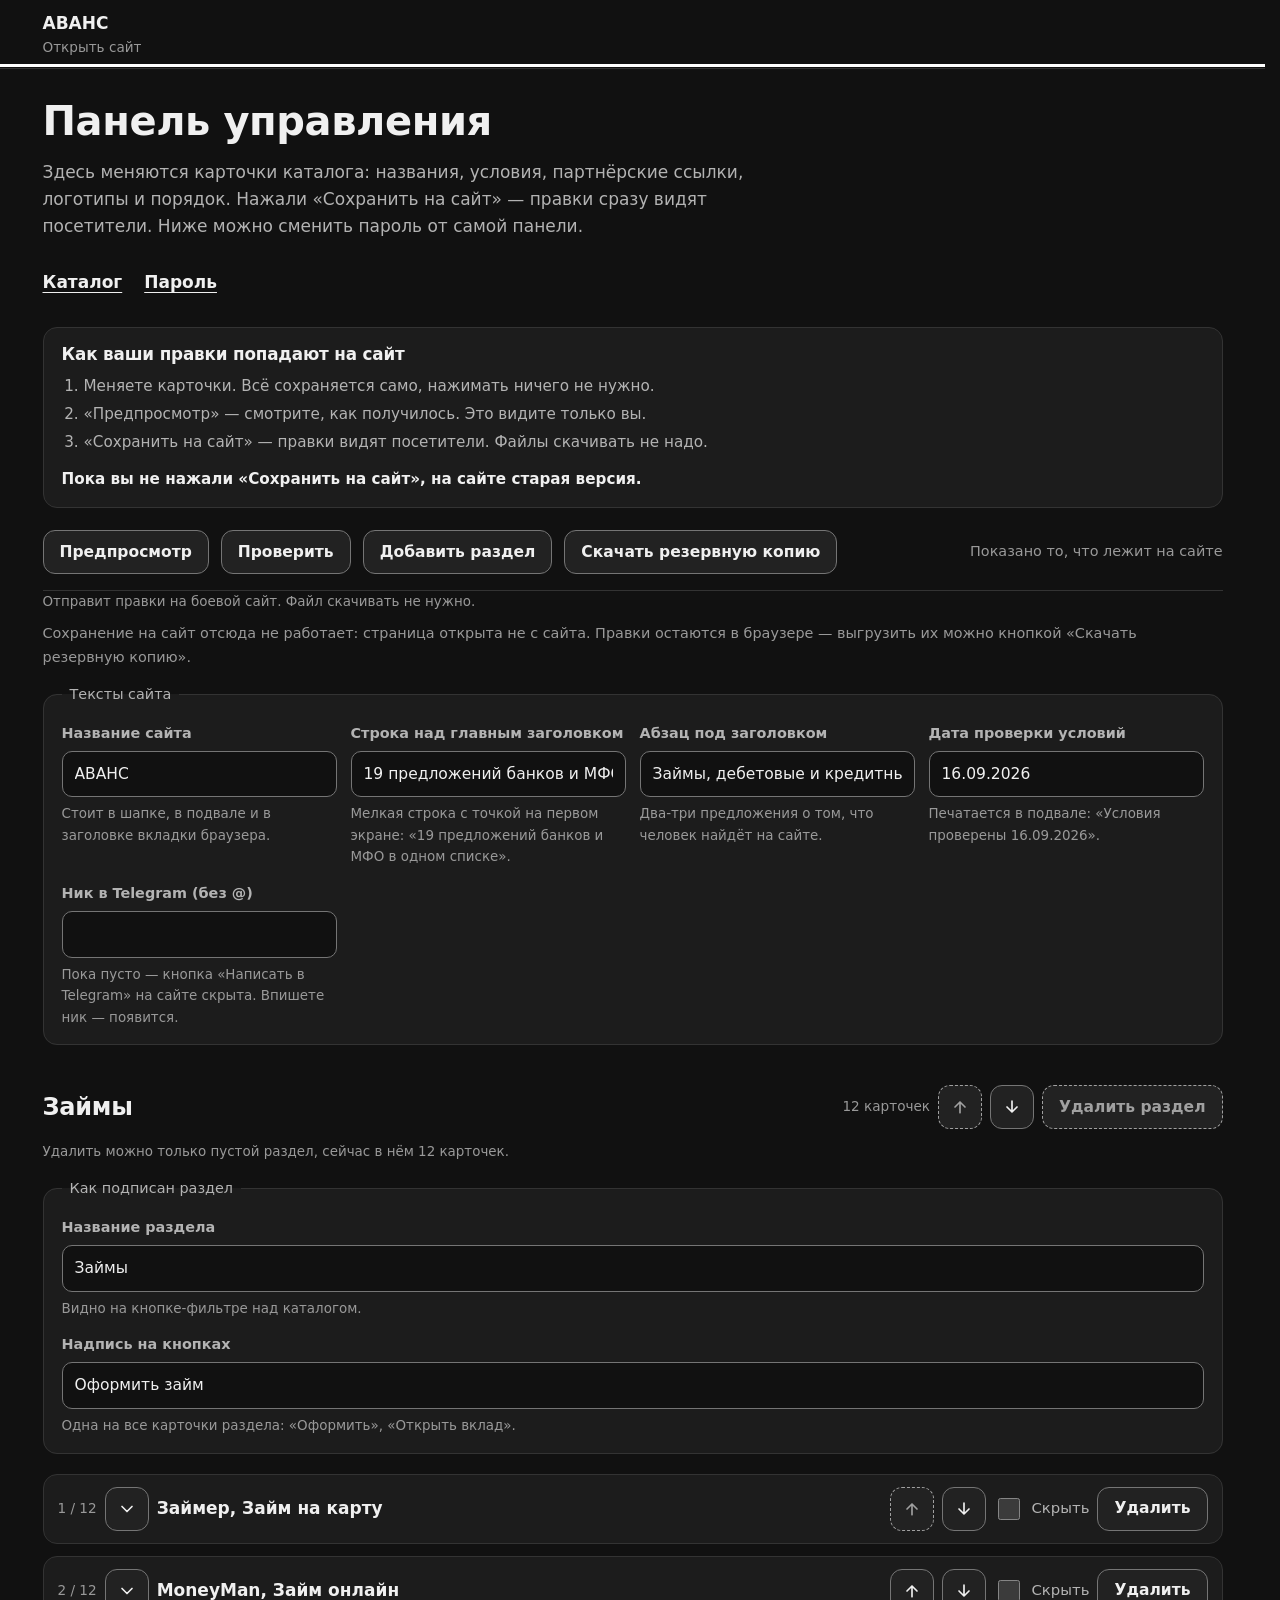
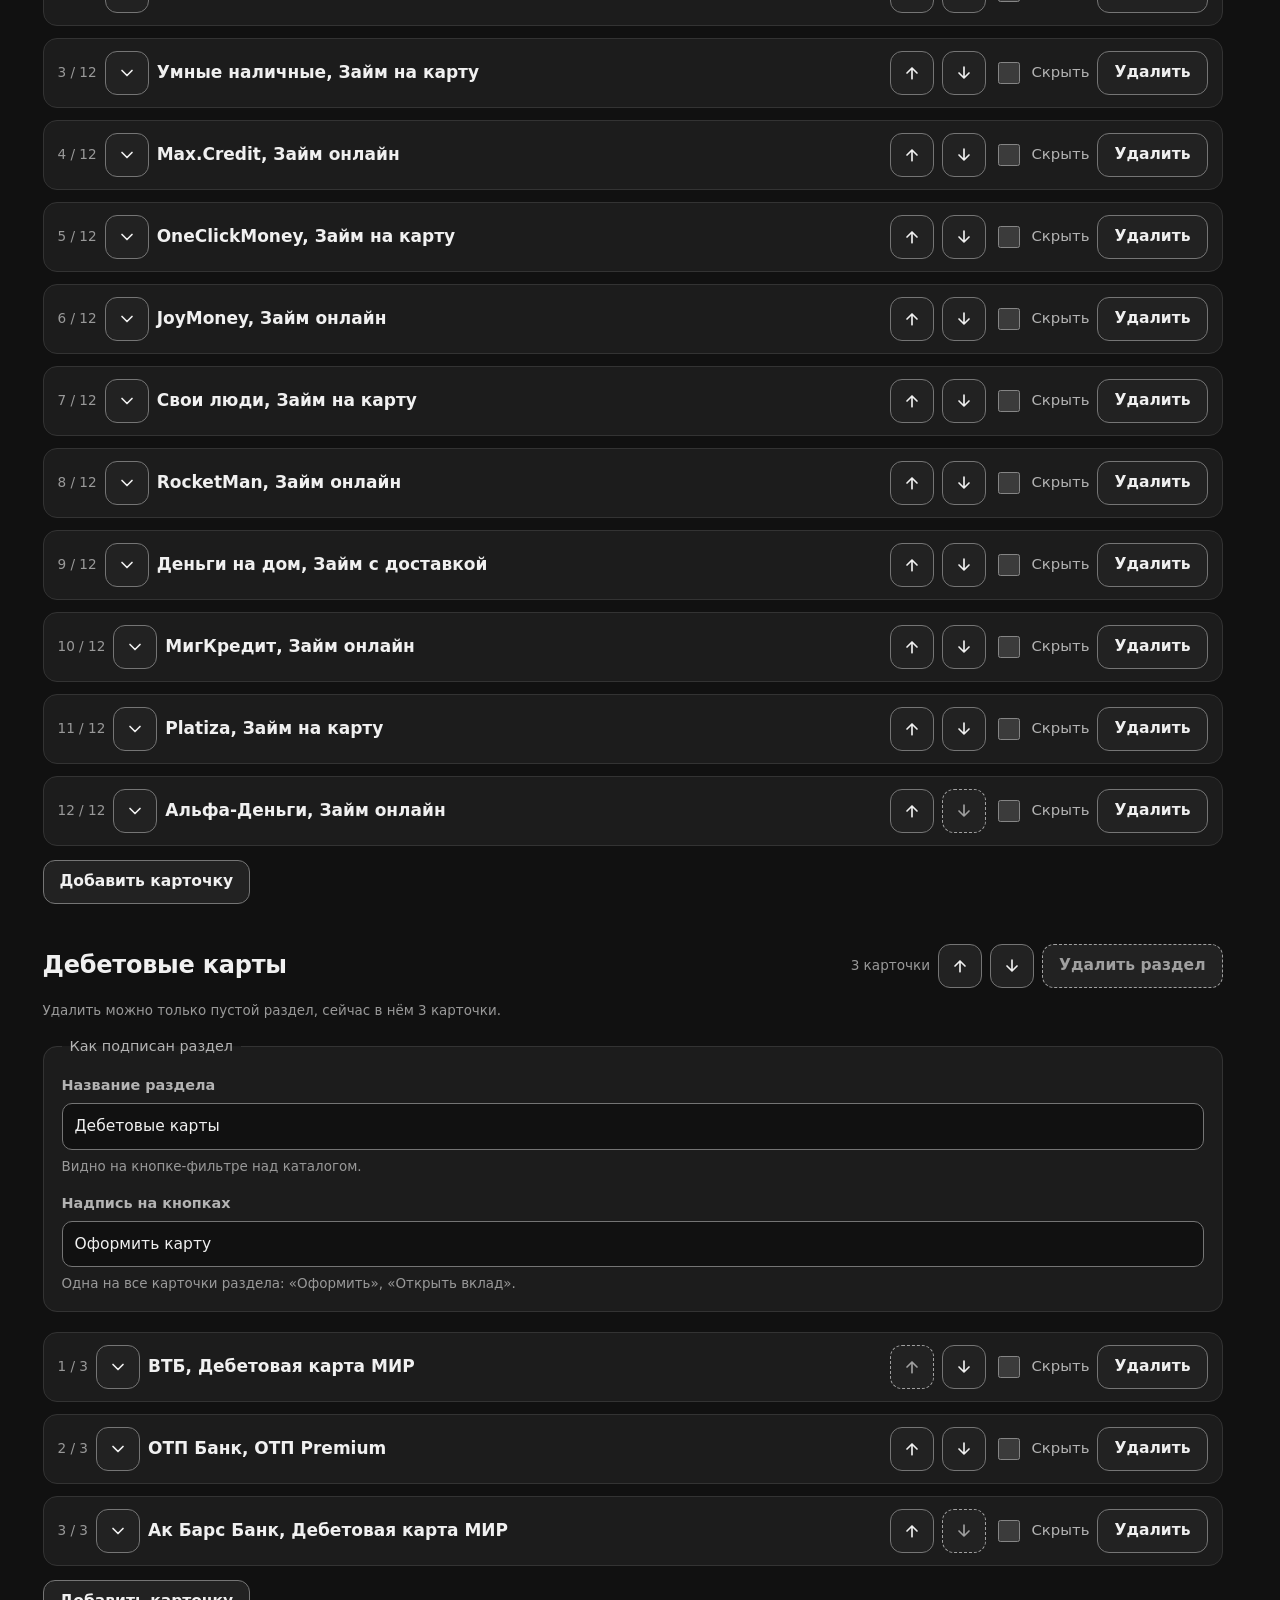
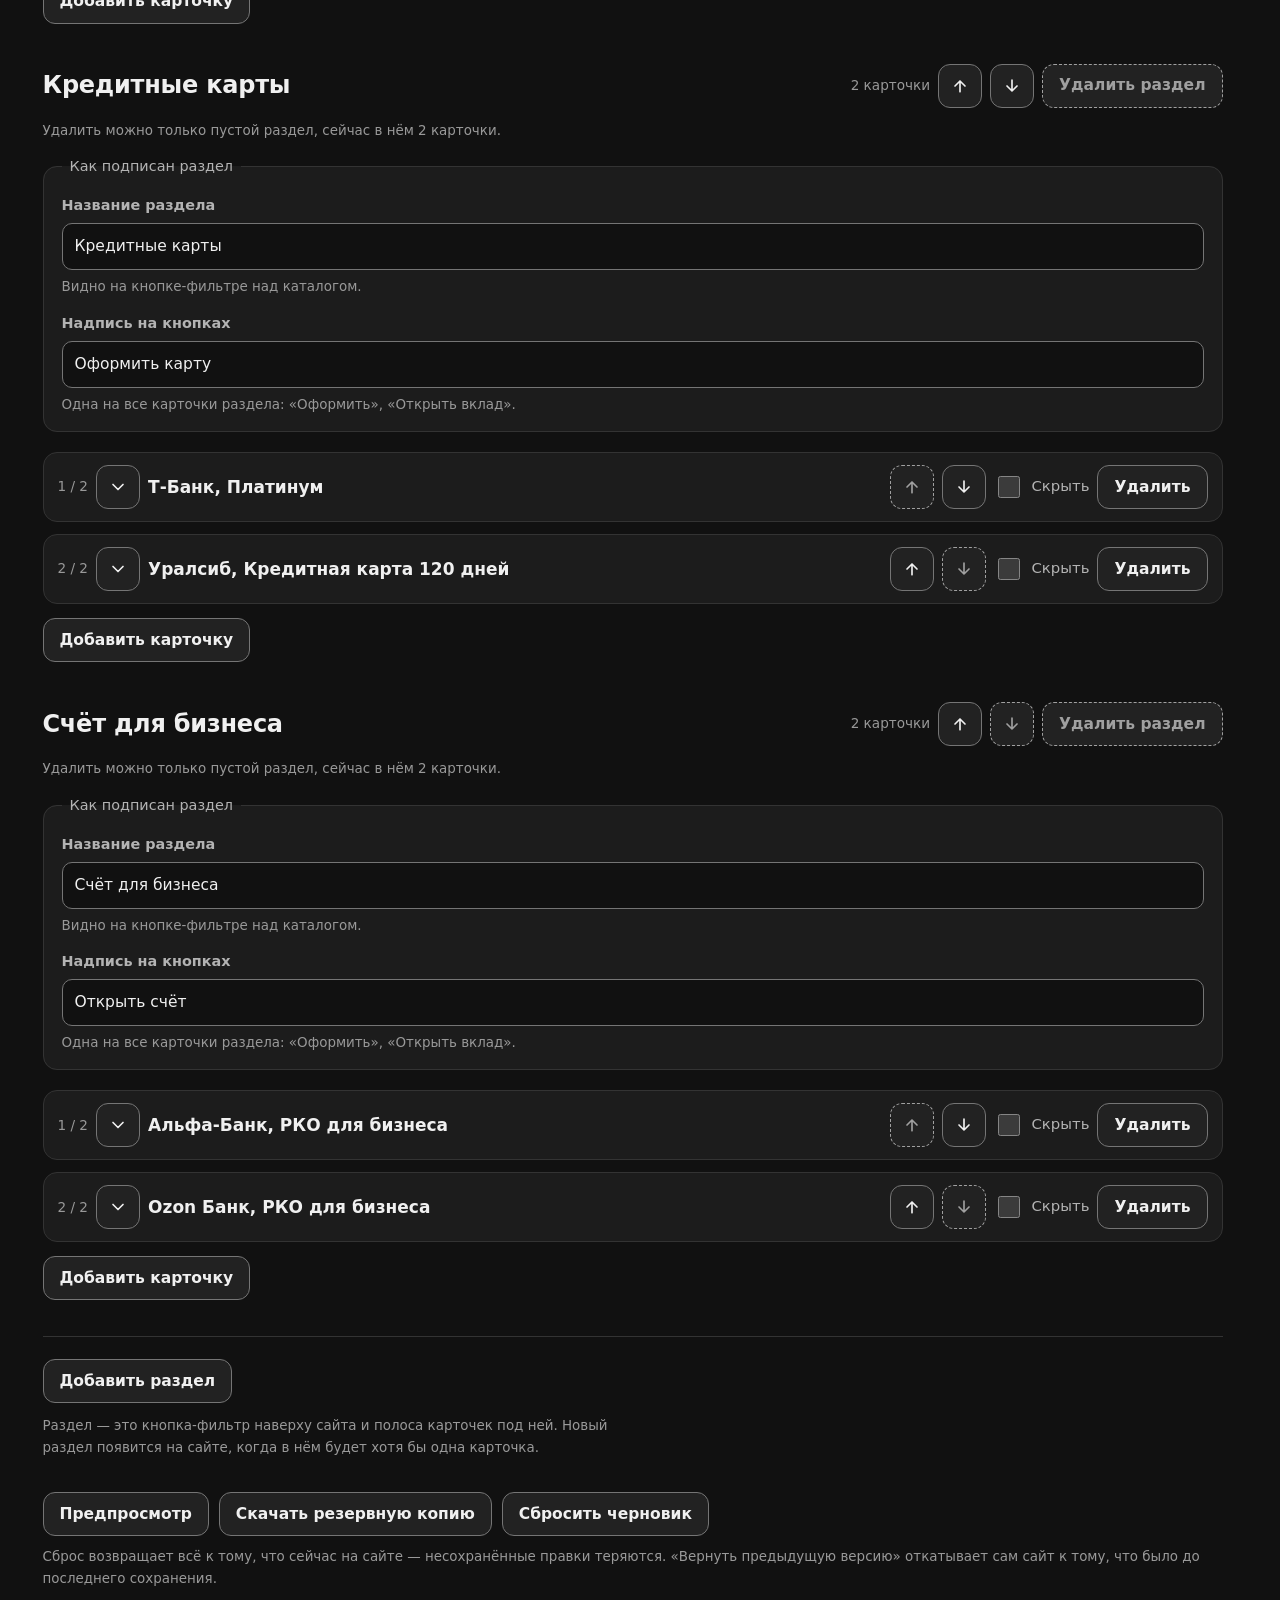
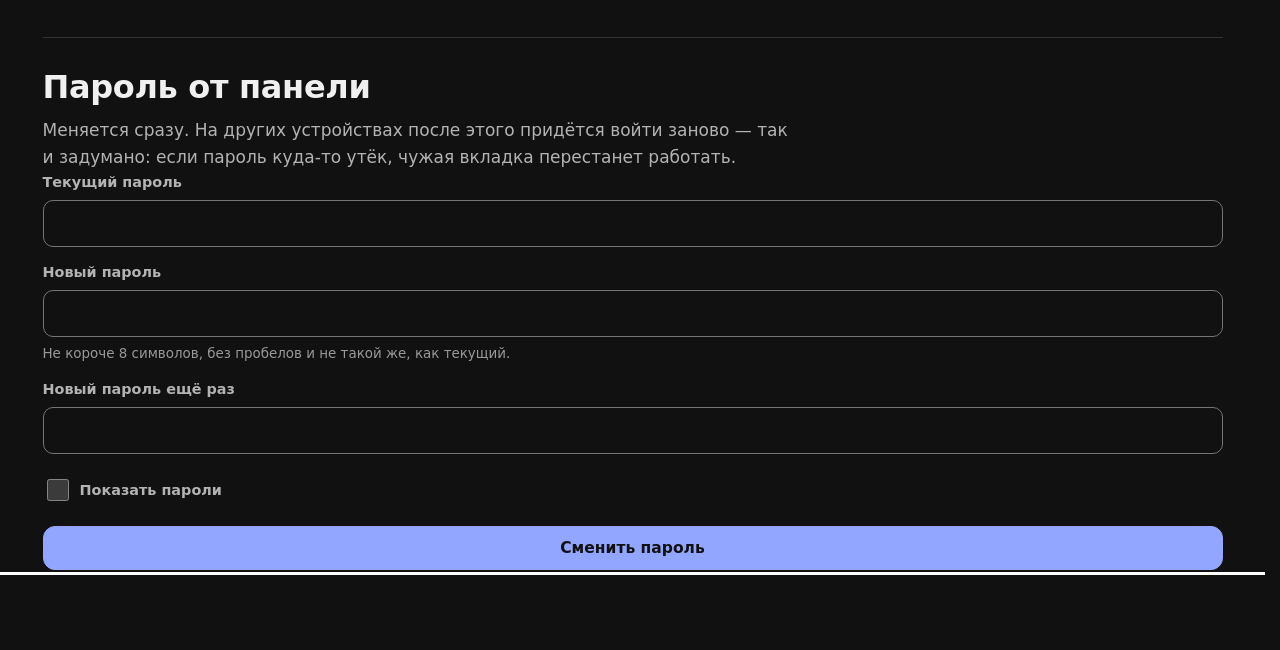
==== panel.html @ c4c533fb "АВАНС: витрина 19 финофферов с панелью управления Витрина для клиента TheGood: займы, дебетовые и кр" ====
<!DOCTYPE html>
<html lang="ru">
<head>
<meta charset="utf-8">
<meta name="viewport" content="width=device-width, initial-scale=1">
<title>Вход — Панель управления — АВАНС</title>
<meta name="robots" content="noindex, nofollow">
<meta name="theme-color" content="#111112">
<link rel="icon" href="favicon.svg" type="image/svg+xml">
<link rel="stylesheet" href="panel.css?v=20260916040516">
</head>
<body>

<!-- Живые области: существуют с загрузки страницы, всегда пустые и никогда
     не перерисовываются. Роли не меняем — платформа кэширует их при разборе. -->
<p class="vh" role="status" id="a-status"></p>
<p class="vh" role="alert" id="a-alert"></p>

<!-- Экран входа. Пароль спрашивается при каждом открытии страницы: gate.js
     сразу гасит старую сессию и до успешного входа держит редактор скрытым.
     Гейт и редактор — два main: наружу всегда выставлен ровно один. -->
<main class="gate" id="gate" aria-labelledby="gate-title">
  <form class="gate__box" id="gate-form" novalidate>
    <h1 id="gate-title">Вход в панель АВАНС</h1>
    <p class="gate__intro" id="gate-intro">Здесь правится каталог: названия, условия, ссылки и порядок
       карточек. Пароль спрашивается при каждом входе.</p>
    <!-- Менеджеру паролей нужно поле логина рядом с паролем, иначе он не
         сохранит запись. Людям и скринридеру оно ни к чему. -->
    <input type="text" name="username" value="avans" autocomplete="username" readonly
           class="vh" tabindex="-1" aria-hidden="true">
    <label for="gate-pass">Пароль сайта</label>
    <div class="gate__row">
      <input type="password" id="gate-pass" name="sitekey" class="js-ring"
             autocomplete="current-password" autocapitalize="off" autocorrect="off"
             spellcheck="false" enterkeyhint="go"
             aria-describedby="gate-pass-err gate-pass-hint">
      <button class="abtn" type="button" id="gate-eye" aria-pressed="false">Показать пароль</button>
    </div>
    <p class="hint" id="gate-pass-hint">Общий пароль этого сайта, не ваш личный. Его даёт разработчик; сменить можно в самой панели.</p>
    <p class="field__error" id="gate-pass-err"></p>
    <button class="abtn abtn--main gate__submit" type="submit" id="gate-ok">Войти</button>
  </form>
</main>

<a class="skip-link" href="#main" hidden>Перейти к содержимому</a>

<header class="admin-header" hidden>
  <div class="wrap admin-header__inner">
    <a href="index.html">АВАНС<span>Открыть сайт</span></a>
  </div>
</header>

<main id="main" tabindex="-1" hidden>
  <div class="wrap">

    <div class="admin-head">
      <h1>Панель управления</h1>
      <p>Здесь меняются карточки каталога: названия, условия, партнёрские ссылки,
         логотипы и порядок. Нажали «Сохранить на сайт» — правки сразу видят посетители.
         Ниже можно сменить пароль от самой панели.</p>
    </div>

    <nav class="panel-nav" aria-label="Разделы панели">
      <a href="#catalog">Каталог</a>
      <a href="#pass">Пароль</a>
    </nav>

    <section class="panel-sec panel-sec--first" id="catalog" aria-labelledby="catalog-h" tabindex="-1">
      <h2 id="catalog-h" class="vh">Каталог</h2>

      <div class="howto">
        <h3 class="howto__title">Как ваши правки попадают на сайт</h3>
        <ol class="howto__steps">
          <li>Меняете карточки. Всё сохраняется само, нажимать ничего не нужно.</li>
          <li>«Предпросмотр» — смотрите, как получилось. Это видите только вы.</li>
          <li>«Сохранить на сайт» — правки видят посетители. Файлы скачивать не надо.</li>
        </ol>
        <p class="howto__note"><strong>Пока вы не нажали «Сохранить на сайт», на сайте старая версия.</strong></p>
      </div>

      <div class="admin-top">
        <button class="abtn abtn--main" type="button" id="publish" aria-describedby="publish-hint">Сохранить на сайт</button>
        <button class="abtn" type="button" id="preview">Предпросмотр</button>
        <button class="abtn" type="button" id="check">Проверить</button>
        <button class="abtn" type="button" id="add-group-top" aria-describedby="add-group-hint">Добавить раздел</button>
        <button class="abtn" type="button" id="download">Скачать резервную копию</button>
        <button class="abtn" type="button" id="zip" hidden>Скачать сайт целиком</button>
        <button class="abtn" type="button" id="logout" hidden>Выйти</button>
        <p class="admin-state" id="state">Черновик пуст</p>
      </div>
      <p class="hint" id="publish-hint">Отправит правки на боевой сайт. Файл скачивать не нужно.</p>

      <!-- Что сейчас на сайте. Живой областью намеренно НЕ делается: строка
           обновляется при каждой правке и заговорила бы сама с собой. -->
      <p class="admin-state" id="publish-state">Проверяю, работает ли сохранение на сайт…</p>

      <div class="summary-box" id="error-summary" tabindex="-1" hidden>
        <h3 id="error-summary-title">Проверка не пройдена</h3>
        <ul id="error-summary-list"></ul>
      </div>

      <a class="skip-inline" href="#add-group-btn">К кнопке «Добавить раздел»</a>
      <a class="skip-inline" href="#editor-actions">Пропустить список карточек</a>

      <form id="form" novalidate>
        <fieldset class="agroup__meta">
          <legend>Тексты сайта</legend>
          <div class="fields" id="site-fields"></div>
        </fieldset>

        <div id="groups"></div>
      </form>

      <div class="editor-actions" id="editor-actions" tabindex="-1">
        <button class="abtn abtn--main" type="button" id="publish-2" aria-describedby="publish-hint">Сохранить на сайт</button>
        <button class="abtn" type="button" id="preview-2">Предпросмотр</button>
        <button class="abtn" type="button" id="download-2">Скачать резервную копию</button>
        <button class="abtn abtn--danger" type="button" id="rollback" hidden>Вернуть предыдущую версию</button>
        <button class="abtn abtn--danger" type="button" id="reset">Сбросить черновик</button>
      </div>

      <p class="hint editor-note">
        Сброс возвращает всё к тому, что сейчас на сайте — несохранённые правки теряются.
        «Вернуть предыдущую версию» откатывает сам сайт к тому, что было до последнего сохранения.
      </p>
    </section>

    <!-- ═══════════════ ПАРОЛЬ ═══════════════ -->
    <section class="panel-sec" id="pass" aria-labelledby="pass-h" tabindex="-1">
      <h2 id="pass-h">Пароль от панели</h2>
      <p class="sec-sub">Меняется сразу. На других устройствах после этого придётся войти заново — так и задумано:
         если пароль куда-то утёк, чужая вкладка перестанет работать.</p>
      <p class="hint note" id="pass-note" hidden></p>

      <div id="pass-body">
        <div class="summary-box" id="pass-errs" tabindex="-1" hidden>
          <h3 id="pass-errs-h">Проверьте форму</h3>
          <ul id="pass-err-list"></ul>
        </div>

        <form id="pass-form" class="fields" novalidate>
          <!-- Менеджеру паролей нужно поле логина рядом с паролями, иначе он
               сохранит запись без учётки и в следующий раз подставит старый
               пароль. Именно type="text" в классе vh: поле со type="hidden"
               браузеры за логин не считают. -->
          <input type="text" id="p-user" name="username" value="avans" autocomplete="username" readonly
                 class="vh" tabindex="-1" aria-hidden="true">

          <div class="field wide">
            <label for="p-old">Текущий пароль</label>
            <input id="p-old" type="password" name="current-password" required
                   autocomplete="current-password" autocapitalize="none" autocorrect="off"
                   spellcheck="false" aria-describedby="p-old-err">
            <p class="field__error" id="p-old-err"></p>
          </div>

          <div class="field wide">
            <label for="p-new">Новый пароль</label>
            <input id="p-new" type="password" name="new-password" required minlength="8"
                   autocomplete="new-password" autocapitalize="none" autocorrect="off"
                   spellcheck="false" aria-describedby="p-new-err p-new-hint">
            <p class="field__error" id="p-new-err"></p>
            <p class="hint" id="p-new-hint">Не короче 8 символов, без пробелов и не такой же, как текущий.</p>
          </div>

          <div class="field wide">
            <label for="p-new2">Новый пароль ещё раз</label>
            <input id="p-new2" type="password" name="confirm-password" required minlength="8"
                   autocomplete="new-password" autocapitalize="none" autocorrect="off"
                   spellcheck="false" enterkeyhint="done" aria-describedby="p-new2-err">
            <p class="field__error" id="p-new2-err"></p>
          </div>

          <!-- Галочка, а не кнопка: она сама объявляет своё состояние, это
               один таб-стоп вместо трёх, и оба новых пароля видно сразу. -->
          <div class="field wide">
            <label class="check"><input type="checkbox" id="p-show"> Показать пароли</label>
          </div>

          <div class="field wide">
            <button type="submit" class="abtn abtn--main" id="pass-submit">Сменить пароль</button>
          </div>
        </form>

        <p class="status" id="pass-status"></p>
      </div>
    </section>

  </div>
</main>

<!-- Диалог — прямой ребёнок body: внутри перерисовываемого списка он бы
     выпал из верхнего слоя вместе с карточкой, и страница осталась бы
     заблокированной. -->
<dialog class="ask" id="ask" role="alertdialog" aria-labelledby="ask-title" aria-describedby="ask-text">
  <h2 id="ask-title">Удалить карточку?</h2>
  <p id="ask-text"></p>
  <div class="ask__actions">
    <button class="abtn" type="button" id="ask-no">Отмена</button>
    <button class="abtn abtn--danger" type="button" id="ask-yes">Удалить</button>
  </div>
</dialog>

<!-- Порядок важен: сначала вход, потом данные сайта, схема проекта, ядро,
     модуль публикации (берёт из ядра готовый файл) и смена пароля. -->
<script src="gate.js?v=20260916040516"></script>
<script src="data.php"></script>
<script>if(typeof OFFERS==="undefined"){document.write('<script src="data.js?v=20260916040516"><\/script>');}</script>
<script src="panel-schema.js?v=20260916040516"></script>
<script src="panel-core.js?v=20260916040516"></script>
<script src="publish.js?v=20260916040516"></script>
<script src="panel-pass.js?v=20260916040516"></script>
</body>
</html>
---- panel.css ----
/* ==========================================================================
   ОФОРМЛЕНИЕ ПАНЕЛИ — одинаковое во всех витринах.

   Файл самодостаточный: он НЕ наследует стили сайта. Иначе панель выглядела
   бы на каждой витрине по-своему, а человек, который ведёт несколько сайтов,
   каждый раз заново искал бы нужную кнопку.

   Контрасты просчитаны к тёмному фону по WCAG 2.2 AA.
   ========================================================================== */

:root {
  --bg-base:      #111111;
  --bg-surface:   #1c1c1c;
  --bg-surface-2: #222222;

  --text-primary:   #f0f0f0;   /* 16.6:1 на #111 */
  --text-secondary: #b3b3b3;   /*  9.0:1 */
  --text-muted:     #999999;   /*  6.6:1 */
  --text-inactive:  #a0a0a0;   /*  7.2:1 — состояние «занято», не opacity */

  --accent:         #93A6FF;   /* синий акцент в тёмном варианте, 8.2:1 на #111 */
  --accent-hover:   #B4C1FF;
  --accent-ink:     #111111;   /* тёмная подпись на синем = 8.2:1 */

  --border-line:    #333333;   /* только декоративные разделители */
  --border-ui:      #757575;   /* граница элементов управления, 3.7:1 */
  --border-strong:  #b3b3b3;

  --danger-text:    #ff8a8a;
  --danger-border:  #ff6b6b;
  --warning-text:   #ffc46b;
  --warning-bg:     #2a2214;   /* янтарная подложка предупреждения */
  --success-text:   #4ade80;
  --focus-ring:     #ffffff;

  --radius: 14px;
  color-scheme: dark;
  scrollbar-gutter: stable;
}

*, *::before, *::after { box-sizing: border-box; }

body {
  margin: 0; padding-bottom: 80px;
  background: var(--bg-base);
  color: var(--text-primary);
  font-family: "Inter", system-ui, -apple-system, "Segoe UI", Roboto, Arial, sans-serif;
  font-size: 17px; line-height: 1.6;
  -webkit-font-smoothing: antialiased;
}
h1, h2, h3, h4 { line-height: 1.2; margin: 0; letter-spacing: -.01em; }
p { margin: 0; }
a { color: var(--accent); }
img, svg { max-width: 100%; }

.wrap { width: min(100% - 40px, 1180px); margin-inline: auto; }

.vh {
  position: absolute; width: 1px; height: 1px;
  margin: -1px; padding: 0; border: 0;
  overflow: hidden; clip-path: inset(50%); white-space: nowrap;
}

:focus-visible { outline: 3px solid var(--focus-ring); outline-offset: 2px; }
/* Программный фокус (после удаления, по ссылке из сводки) должен быть виден
   и тогда, когда до этого работали мышью: :focus-visible не сработает. */
.js-ring:focus, #error-summary:focus, #pass-errs:focus { outline: 3px solid var(--focus-ring); outline-offset: 3px; }

.skip-link {
  position: absolute; left: 16px; top: 8px; z-index: 50;
  padding: 10px 18px; border-radius: 10px;
  background: #fff; color: #111; font-weight: 600; text-decoration: none;
  transform: translateY(-200%);
}
.skip-link:focus { transform: translateY(0); }

/* ------------------------------------------------------------ шапка --- */

.admin-header {
  border-bottom: 1px solid var(--border-line);
  background: var(--bg-base);
}
.admin-header__inner { display: flex; align-items: center; gap: 16px; min-height: 68px; }
.admin-header a { color: var(--text-primary); text-decoration: none; font-weight: 700; }
.admin-header span { color: var(--text-muted); font-size: .85rem; font-weight: 400; display: block; }

.admin-head { padding: 28px 0 6px; }
.admin-head h1 { font-size: clamp(28px, 4vw, 40px); }
.admin-head p { margin-top: 14px; max-width: 70ch; color: var(--text-secondary); }

/* Ссылки по разделам панели: каталог длинный, а заявки и пароль — под ним. */
.panel-nav { display: flex; flex-wrap: wrap; gap: 4px 22px; margin: 14px 0 6px; }
.panel-nav a {
  display: inline-flex; align-items: center; min-height: 44px;
  color: var(--text-primary); font-weight: 600;
  text-decoration: underline; text-underline-offset: 4px;
}

/* Панель кнопок липкой намеренно не делаем: она накрывала бы поле,
   на котором стоит фокус (2.4.11). Кнопки продублированы внизу списка. */
.admin-top {
  display: flex; flex-wrap: wrap; gap: 12px; align-items: center;
  padding: 16px 0; border-bottom: 1px solid var(--border-line);
}
.admin-state { color: var(--text-muted); font-size: .9rem; margin-left: auto; }
.admin-state[data-dirty="true"] { color: var(--warning-text); }

.howto {
  margin: 22px 0 6px; padding: 16px 18px;
  border: 1px solid var(--border-line); border-radius: var(--radius);
  background: var(--bg-surface);
}
.howto__title { font-size: 1.05rem; }
.howto__steps { margin: 10px 0 0; padding-left: 22px; color: var(--text-secondary); font-size: .95rem; }
.howto__steps li + li { margin-top: 4px; }
.howto__note { margin-top: 12px; color: var(--text-secondary); font-size: .95rem; }
.howto__note strong { color: var(--text-primary); }

/* ----------------------------------------------------------- кнопки --- */

.abtn {
  display: inline-flex; align-items: center; justify-content: center; gap: 8px;
  min-height: 44px; padding: 0 16px;
  border: 1px solid var(--border-ui); border-radius: 12px;
  background: var(--bg-surface-2); color: var(--text-primary);
  font: inherit; font-size: .97rem; font-weight: 600; cursor: pointer;
  text-decoration: none;
}
.abtn:hover { border-color: var(--border-strong); }
.abtn--main { background: var(--accent); border-color: var(--accent); color: var(--accent-ink); }
.abtn--main:hover { background: var(--accent-hover); }
.abtn--icon { min-width: 44px; padding: 0 10px; }
.abtn--danger:hover { border-color: var(--danger-border); color: var(--danger-text); }
/* Крайние кнопки порядка не выключаем через disabled: у выключенной кнопки
   пропадает фокус, и человек оказывается в начале страницы. */
.abtn[aria-disabled="true"] { color: var(--text-inactive); border-color: var(--text-inactive); cursor: default; }
/* Разница цветов включённой и выключенной кнопки — всего 2,3:1, на одном
   цвете состояние не удержать. Пунктир — та же примета, что у скрытой
   карточки, и он виден в любой теме. */
.abtn[aria-disabled="true"]:not(.abtn--main) { border-style: dashed; }
.abtn--main[aria-disabled="true"] { color: var(--accent-ink); border-color: var(--accent); cursor: progress; }
.abtn svg { flex: none; }
/* Кнопка-переключатель «Показать пароль»: нажатое состояние видно рамкой. */
.abtn[aria-pressed="true"] { border-color: var(--text-primary); border-width: 2px; }

/* ------------------------------------------------------------ поля ---- */

.fields { display: grid; grid-template-columns: repeat(auto-fit, minmax(min(240px, 100%), 1fr)); gap: 14px; }
.fields .wide { grid-column: 1 / -1; }
.field { display: flex; flex-direction: column; gap: 6px; min-width: 0; }
.field > label { color: var(--text-secondary); font-size: .9rem; font-weight: 600; }
/* Ряд кнопок внутри сетки полей. */
.field.row-inline { flex-direction: row; flex-wrap: wrap; align-items: center; gap: 10px; }

input[type="text"], input[type="url"], input[type="password"], textarea, select {
  min-height: 44px; padding: 10px 12px;
  /* заливка почти сливается с фоном — контраст держит граница */
  border: 1px solid var(--border-ui); border-radius: 10px;
  background: var(--bg-base); color: var(--text-primary);
  font: inherit; font-size: .97rem;
}
textarea { min-height: 92px; resize: vertical; line-height: 1.55; }
/* Заготовка в поле не должна быть бледнее подсказки: 6,6:1. */
::placeholder { color: var(--text-muted); opacity: 1; }
input:hover, textarea:hover, select:hover { border-color: var(--border-strong); }
code { font-family: ui-monospace, "SF Mono", Menlo, Consolas, monospace; font-size: .95em; color: var(--text-primary); }
input[aria-invalid="true"], textarea[aria-invalid="true"] { border-color: var(--danger-border); border-width: 2px; }

.hint { color: var(--text-muted); font-size: .84rem; }
.field__error { color: var(--danger-text); font-size: .86rem; font-weight: 600; }
.field__error:empty { display: none; }

.check { display: inline-flex; align-items: center; gap: 8px; min-height: 44px; color: var(--text-secondary); font-size: .93rem; }
.check input { width: 22px; height: 22px; accent-color: var(--accent); }

/* --------------------------------------------------------- карточки --- */

.agroup { margin-top: 40px; }
/* Заголовок раздела и кнопки к нему — одной строкой, на узком экране
   переносятся; название всегда первое, кнопки уходят под него. */
/* 12px, а не 6: кольцо программного фокуса уходит на 6px за кнопку и
   легло бы прямо на строку пояснения под ней. */
.agroup__bar { display: flex; flex-wrap: wrap; align-items: center; gap: 8px; margin-bottom: 12px; }
.agroup__bar > h2 { font-size: 1.5rem; margin: 0; flex: 1 1 220px; min-width: 0; }
/* Причину, по которой раздел не удаляется, цепляем за сам абзац, а не за
   соседство: соседом полосы бывает и «В разделе пока нет карточек». */
.agroup [data-role="delnote"] { margin-bottom: 12px; max-width: 70ch; }

/* Кнопка нового раздела стоит после всех разделов и отделена чертой,
   чтобы не путалась с «Добавить карточку» внутри последнего. */
.add-group { margin-top: 36px; padding-top: 22px; border-top: 1px solid var(--border-line); }
/* 12px: на эту кнопку встаёт фокус после удаления раздела. */
.add-group .hint { margin-top: 12px; max-width: 70ch; }
.agroup__meta {
  border: 1px solid var(--border-line); border-radius: var(--radius);
  background: var(--bg-surface); padding: 16px 18px; margin: 14px 0 20px;
}
.agroup__meta legend { padding: 0 8px; color: var(--text-secondary); font-size: .9rem; }

.editor-list { list-style: none; margin: 0; padding: 0; display: flex; flex-direction: column; gap: 12px; }
.card { border: 1px solid var(--border-line); border-radius: var(--radius); background: var(--bg-surface); }
/* Скрытую карточку отличают и слова («Скрыта с сайта»), и рамка — не только цвет. */
.card[data-hidden="true"] { border-style: dashed; }
.card__row { display: flex; flex-wrap: wrap; align-items: center; gap: 8px; padding: 12px 14px; }
.card__pos, .agroup__count { color: var(--text-muted); font-size: .85rem; font-variant-numeric: tabular-nums; flex: none; }
.card__name { font-weight: 700; min-width: 0; flex: 1 1 220px; }
.card__flag {
  flex: none; padding: 2px 10px; border-radius: 999px;
  border: 1px solid var(--border-ui); color: var(--text-secondary); font-size: .8rem;
}
.card__panel { padding: 4px 14px 18px; border-top: 1px solid var(--border-line); }
.card__panel[hidden] { display: none; }

.logo-modes { border: 0; margin: 0; padding: 0; }
.logo-modes legend { color: var(--text-secondary); font-size: .9rem; font-weight: 600; padding: 0; }
.radios { display: flex; flex-wrap: wrap; gap: 6px 20px; margin: 8px 0 12px; }
.radios label { display: inline-flex; align-items: center; gap: 8px; min-height: 44px; }
.radios input { width: 22px; height: 22px; accent-color: var(--accent); }

.logo-preview {
  width: 52px; height: 52px; border-radius: 12px; flex: none;
  background: #fff; box-shadow: inset 0 0 0 1px rgba(0,0,0,.1);
  display: grid; place-items: center; padding: 7px; overflow: hidden;
}
.logo-preview img { width: 100%; height: 100%; object-fit: contain; }
.tile-preview {
  width: 52px; height: 52px; border-radius: 12px; flex: none;
  display: grid; place-items: center; font-weight: 800; font-size: 1.15rem;
  background: var(--tone, #222); color: var(--tone-ink, #fff);
}
.row-inline { display: flex; flex-wrap: wrap; align-items: center; gap: 12px; }
.color-pair { display: flex; align-items: center; gap: 8px; }
.color-pair input[type="color"] {
  width: 52px; height: 44px; padding: 2px; border-radius: 10px;
  border: 1px solid var(--border-ui); background: var(--bg-base);
}
.color-pair input[type="text"] { width: 11ch; padding-inline: 10px; font-variant-numeric: tabular-nums; }
.contrast { font-size: .86rem; }
.contrast[data-state="fail"] { color: var(--danger-text); font-weight: 600; }
.contrast[data-state="warn"] { color: var(--warning-text); }
.contrast[data-state="pass"] { color: var(--success-text); }
/* Строка про маркировку под ссылкой — тот же приём, что и у контраста:
   цвет плюс состояние в разметке. */
[data-role="erid"][data-state="warn"] { color: var(--warning-text); }
[data-role="erid"][data-state="pass"] { color: var(--success-text); }

/* ----------------------------------------------------------- сводка --- */

.summary-box {
  margin: 18px 0 0; padding: 16px 18px;
  border: 2px solid var(--danger-border); border-radius: var(--radius);
  background: var(--bg-surface);
}
.summary-box h2, .summary-box h3 { font-size: 1.15rem; color: var(--danger-text); }
.summary-box ul { margin: 10px 0 0; padding-left: 20px; }
.summary-box li + li { margin-top: 6px; }

.editor-actions { display: flex; flex-wrap: wrap; gap: 10px; margin: 34px 0 10px; }
.editor-note { margin-bottom: 8px; }

/* Ссылка-обход длинного списка: в потоке, видна только под фокусом.
   Реагирует на :focus, а не :focus-visible — иначе невидимо съедает Tab. */
.skip-inline {
  position: absolute; width: 1px; height: 1px; margin: -1px; padding: 0; border: 0;
  overflow: hidden; clip-path: inset(50%); white-space: nowrap;
}
.skip-inline:focus {
  position: static; width: auto; height: auto; clip-path: none;
  display: inline-block; margin: 0 0 20px; padding: 12px 20px;
  background: #fff; color: #111; font-weight: 600; border-radius: 10px;
}

/* ---------------------------------------------------------- диалоги --- */

dialog.ask {
  max-width: 460px; width: calc(100% - 32px); padding: 22px;
  /* тёмный диалог на тёмном фоне различим только по границе */
  border: 1px solid var(--border-ui); border-radius: var(--radius);
  background: var(--bg-surface); color: var(--text-primary);
}
dialog.ask::backdrop { background: rgba(0,0,0,.72); }
dialog.ask h2 { font-size: 1.2rem; }
dialog.ask p { margin-top: 10px; color: var(--text-secondary); }
.ask__actions { display: flex; flex-wrap: wrap; gap: 10px; margin-top: 20px; }
.pass-row { display: flex; gap: 8px; align-items: flex-start; }
.pass-row input { flex: 1 1 auto; min-width: 0; }

.spinner {
  width: 14px; height: 14px; flex: none;
  border: 2px solid currentColor; border-right-color: transparent;
  border-radius: 50%; animation: spin .8s linear infinite;
}
@keyframes spin { to { transform: rotate(360deg); } }
/* Замороженная на середине вертушка хуже отсутствующей. */
@media (prefers-reduced-motion: reduce) { .spinner { display: none; } }

#publish-state { margin: 10px 0 0; }
#publish-state[data-dirty="true"] { color: var(--warning-text); font-weight: 600; }
#publish-state[data-dirty="false"] { color: var(--success-text); }

/* В диалоге фокус ставится из кода. После открытия мышью :focus-visible
   не срабатывает, и в окне с двумя кнопками не видно, где ты. */
dialog.ask .abtn:focus { outline: 3px solid var(--focus-ring); outline-offset: 2px; }

/* ----------------------------------------------------- разделы панели -- */

.panel-sec { margin-top: 48px; padding-top: 30px; border-top: 1px solid var(--border-line); }
.panel-sec--first { margin-top: 0; padding-top: 0; border-top: 0; }
.sec-bar { display: flex; flex-wrap: wrap; align-items: center; gap: 10px 16px; }
.sec-bar h2, .panel-sec > h2 { font-size: clamp(24px, 3vw, 32px); }
.sec-bar__acts { display: flex; flex-wrap: wrap; gap: 8px; margin-left: auto; }
.sec-sub { margin-top: 10px; max-width: 70ch; color: var(--text-secondary); }
.note { margin-top: 12px; max-width: 70ch; font-size: .95rem; color: var(--text-secondary); }

/* Строки состояния разделов: смысл несут слова, цвет только помогает. */
.status { margin-top: 12px; font-size: .95rem; max-width: 70ch; }
.status:empty { display: none; }
.status[data-tone="ok"] { color: var(--success-text); }
.status[data-tone="bad"] { color: var(--danger-text); font-weight: 600; }
.status[data-tone="info"] { color: var(--text-secondary); }
.empty { margin-top: 16px; color: var(--text-secondary); }

/* ----------------------------------------------------- таблица заявок -- */

/* Обёртка таблицы — таб-стоп: иначе широкую таблицу нельзя доскроллить
   с клавиатуры. Кольцо фокуса — снаружи, чтобы прокрутка его не резала. */
.table-wrap {
  margin-top: 18px; overflow-x: auto; scroll-padding-inline: 12px;
  border: 1px solid var(--border-line); border-radius: var(--radius);
  background: var(--bg-surface);
}
.table-wrap:focus-visible { outline: 3px solid var(--focus-ring); outline-offset: 2px; }
.tbl { width: 100%; min-width: 560px; border-collapse: collapse; font-size: .95rem; }
.tbl caption { text-align: left; padding: 12px 14px; color: var(--text-secondary); font-size: .9rem; }
.tbl th, .tbl td { padding: 10px 14px; text-align: left; vertical-align: top; border-top: 1px solid var(--border-line); }
.tbl thead th { color: var(--text-secondary); font-size: .85rem; font-weight: 600; }
.tbl tbody th { font-weight: 700; }
.tbl td a { color: var(--text-primary); overflow-wrap: anywhere; }
.tbl .cell-when { white-space: nowrap; color: var(--text-secondary); font-variant-numeric: tabular-nums; }
.tbl .cell-dash { color: var(--text-muted); }
/* Новая заявка помечена словом, а не подсветкой строки: на тёмном фоне
   заливку почти не видно, а в режиме высокой контрастности её нет вовсе. */
.lead-new {
  display: inline-block; margin-left: 8px; padding: 1px 8px;
  border: 1px solid transparent; border-radius: 999px;
  background: var(--accent); color: var(--accent-ink);
  font-size: .72rem; font-weight: 700; letter-spacing: .06em; text-transform: uppercase;
  vertical-align: 2px;
}

/* ------------------------------------------------------------- телеграм */

.tg-box {
  margin-top: 20px; padding: 18px 20px 20px;
  border: 1px solid var(--border-line); border-radius: var(--radius);
  background: var(--bg-surface);
}
.tg-box h3 { font-size: 1.15rem; }
.tg-box .sec-sub { margin-top: 6px; }
.tg-steps { margin: 14px 0 0; padding-left: 22px; color: var(--text-secondary); font-size: .95rem; line-height: 1.6; }
.tg-steps li + li { margin-top: 4px; }
.tg-steps b { color: var(--text-primary); font-weight: 600; }
.tg-note { margin: 12px 0 16px; max-width: 70ch; color: var(--text-secondary); font-size: .9rem; }
.tg-box .fields { margin-top: 4px; }

/* Предупреждение о чужих попытках. Янтарное — «обратите внимание, ничего
   не сломано»; красный в этой палитре занят ошибками. Смысл несёт не только
   цвет: заголовок, знак и толстая грань слева. */
.tg-warn {
  margin: 14px 0 18px; padding: 14px 16px 16px;
  border: 1px solid var(--warning-text); border-left-width: 6px;
  border-radius: var(--radius); background: var(--warning-bg);
}
.tg-warn h4 { font-size: 1rem; color: var(--warning-text); }
.tg-warn h4::before {
  content: "!" / ""; display: inline-grid; place-items: center;
  width: 18px; height: 18px; margin-right: 8px;
  border: 1.5px solid currentColor; border-radius: 50%;
  font-size: .75rem; font-weight: 700; vertical-align: -2px;
}
.tg-warn p { margin: 8px 0 10px; color: var(--text-primary); font-size: .93rem; }
.tg-warn ul { list-style: none; margin: 0 0 12px; padding: 0; }
.tg-warn li {
  display: flex; flex-wrap: wrap; align-items: baseline; gap: 10px;
  padding: 6px 0; border-bottom: 1px solid var(--border-ui);
}
.tg-warn li:last-child { border-bottom: 0; }

/* Блок ссылки-приглашения. */
.pair {
  margin-top: 14px; padding: 16px 18px 18px;
  border: 1px solid var(--border-ui); border-radius: var(--radius);
  background: var(--bg-surface-2);
}
.pair h4 { font-size: 1rem; }
#tg-pair-warn { margin: 8px 0 14px; max-width: 70ch; color: var(--text-secondary); font-size: .93rem; }
.pair-go { margin: 0 0 16px; }
.pair .field { margin-bottom: 12px; }
/* Код диктуют по одному знаку: моноширинный, с разрядкой. Поле только для
   чтения, но приглушать его нельзя — серый читался бы как «выключено». */
input.pair-code {
  font-family: ui-monospace, "SF Mono", Menlo, Consolas, monospace;
  font-size: 1.1rem; letter-spacing: .12em;
}

.tg-state { margin-top: 16px; font-size: .95rem; line-height: 1.6; }
.tg-state h4 {
  margin-bottom: 4px; font-size: .8rem; font-weight: 600;
  letter-spacing: .08em; text-transform: uppercase; color: var(--text-secondary);
}
.tg-state[data-state="on"] > p { color: var(--success-text); font-weight: 600; }
.tg-state[data-state="unknown"] > p { color: var(--warning-text); }

/* Получатели: строка с именем, временем и кнопкой отзыва. */
.recips { list-style: none; margin: 8px 0 0; padding: 0; }
.recips__row {
  display: flex; flex-wrap: wrap; align-items: center; gap: 10px;
  padding: 8px 0; border-bottom: 1px solid var(--border-line);
}
.recips__row:last-child { border-bottom: 0; }
.recips__name { font-weight: 600; }
.recips__when { font-size: .85rem; color: var(--text-secondary); }
.recips__rm { margin-left: auto; }

@media (max-width: 700px) {
  .sec-bar__acts { margin-left: 0; }
}

@media (prefers-contrast: more) {
  .card, .agroup__meta, .howto, .summary-box, .tg-box, .table-wrap { border-color: var(--border-ui); }
  .hint, .card__pos, .agroup__count { color: var(--text-secondary); }
  .add-group, .panel-sec { border-top-color: var(--border-ui); }
}
@media (forced-colors: active) {
  .abtn { border: 1px solid ButtonText; }
  /* aria-disabled браузеры в GrayText не переводят — делаем это сами. */
  .abtn[aria-disabled="true"] { color: GrayText; border-color: GrayText; }
  .tile-preview, .logo-preview { forced-color-adjust: none; }
  .lead-new { border-color: CanvasText; }
  .tg-warn { border: 1px solid CanvasText; border-left-width: 4px; }
  :focus-visible { outline: 3px solid Highlight; }
}

/* Тот же предохранитель, что и на сайте: длинное значение в поле или в
   предпросмотре переносится, а не вылезает за край панели. */
body { overflow-wrap: break-word; }

/* ----------------------------------------------------- экран входа ---- */
/* [hidden] на шапке и main перекрыл бы любой display из правил выше —
   подстраховка, чтобы редактор не мигнул до входа. */
[hidden] { display: none !important; }

.gate { min-height: 100dvh; display: grid; place-items: center; padding: 24px 20px; }
.gate__box {
  width: 100%; max-width: 440px;
  padding: 26px 24px;
  border: 1px solid var(--border-line); border-radius: var(--radius);
  background: var(--bg-surface);
}
.gate__box h1 { font-size: 1.4rem; margin-bottom: 8px; }
.gate__intro { margin-bottom: 18px; color: var(--text-secondary); font-size: .95rem; }
.gate__box label { display: block; font-weight: 600; color: var(--text-secondary); font-size: .9rem; margin-bottom: 6px; }
.gate__row { display: flex; flex-wrap: wrap; gap: 8px; align-items: stretch; }
.gate__row input { flex: 1 1 180px; min-width: 0; }
.gate__box .hint { margin-top: 8px; }
.gate__box .field__error { margin-top: 8px; }
.gate__submit { width: 100%; margin-top: 18px; }
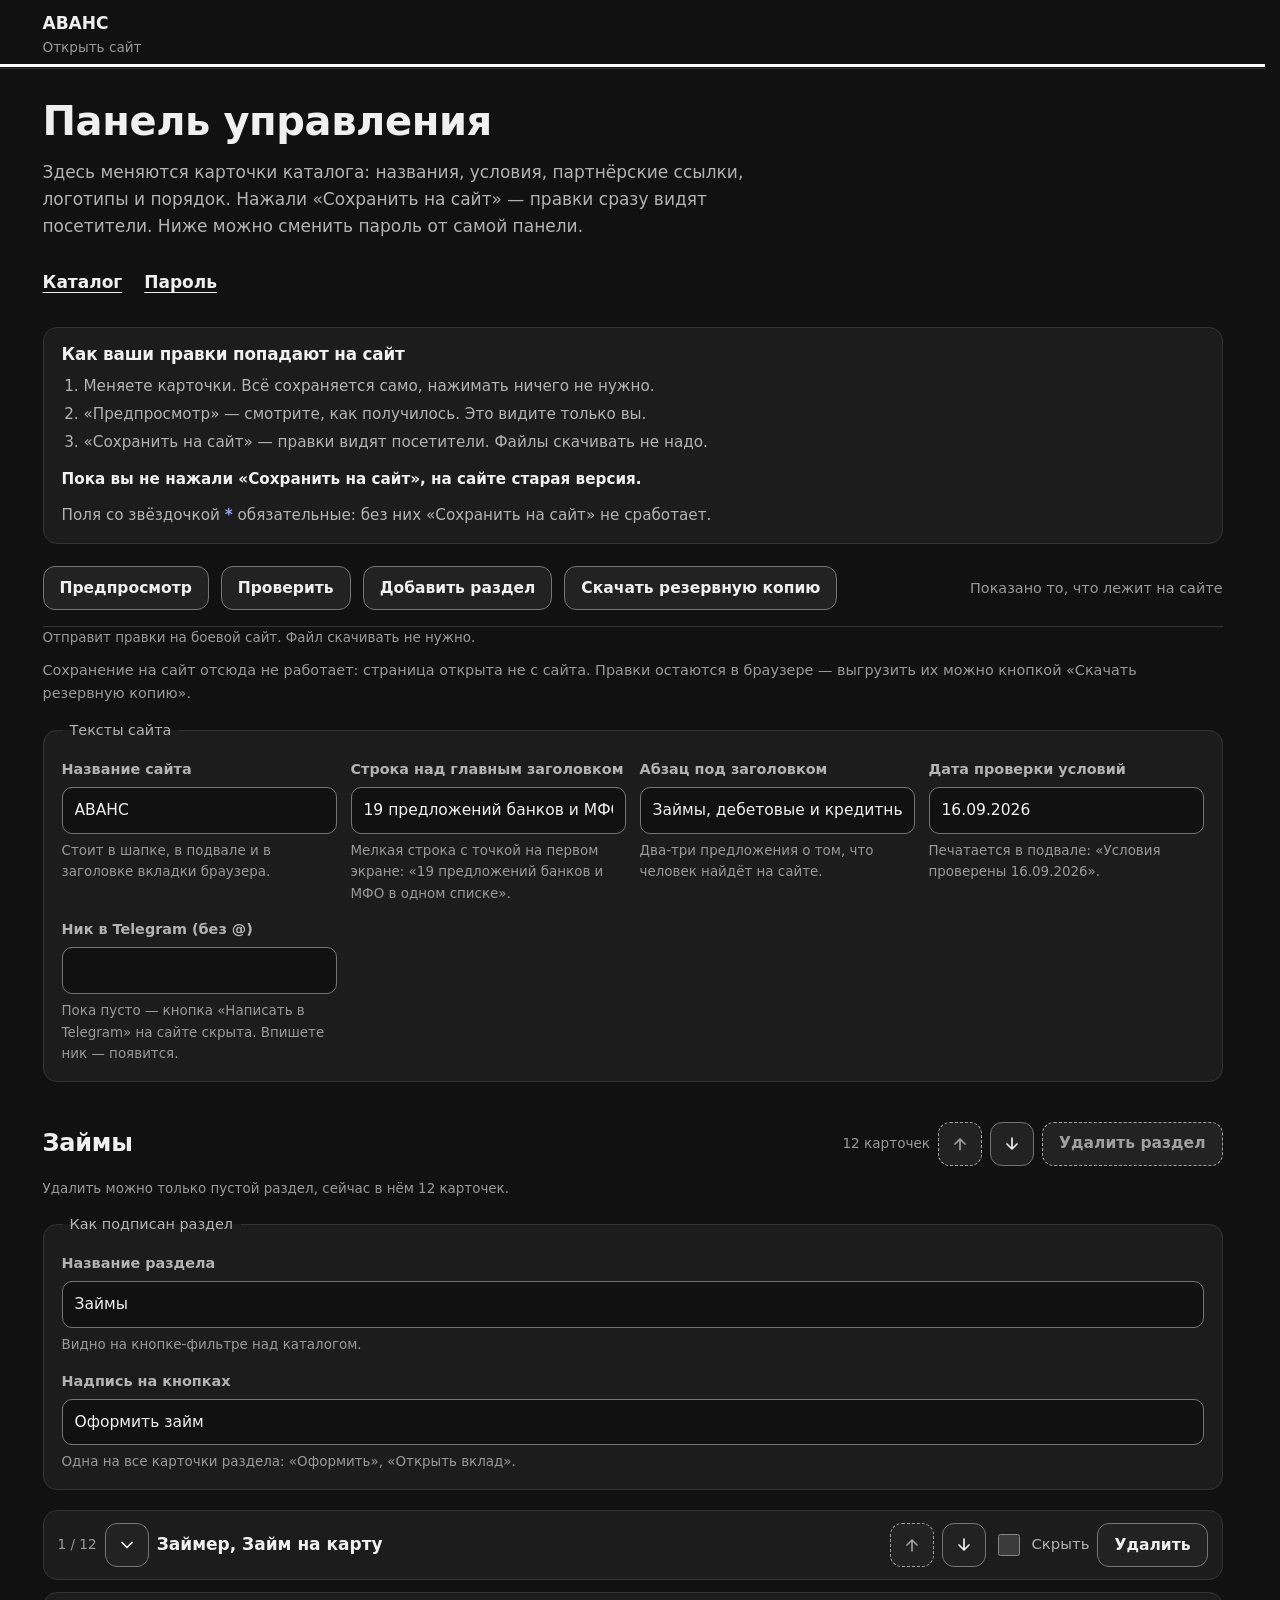
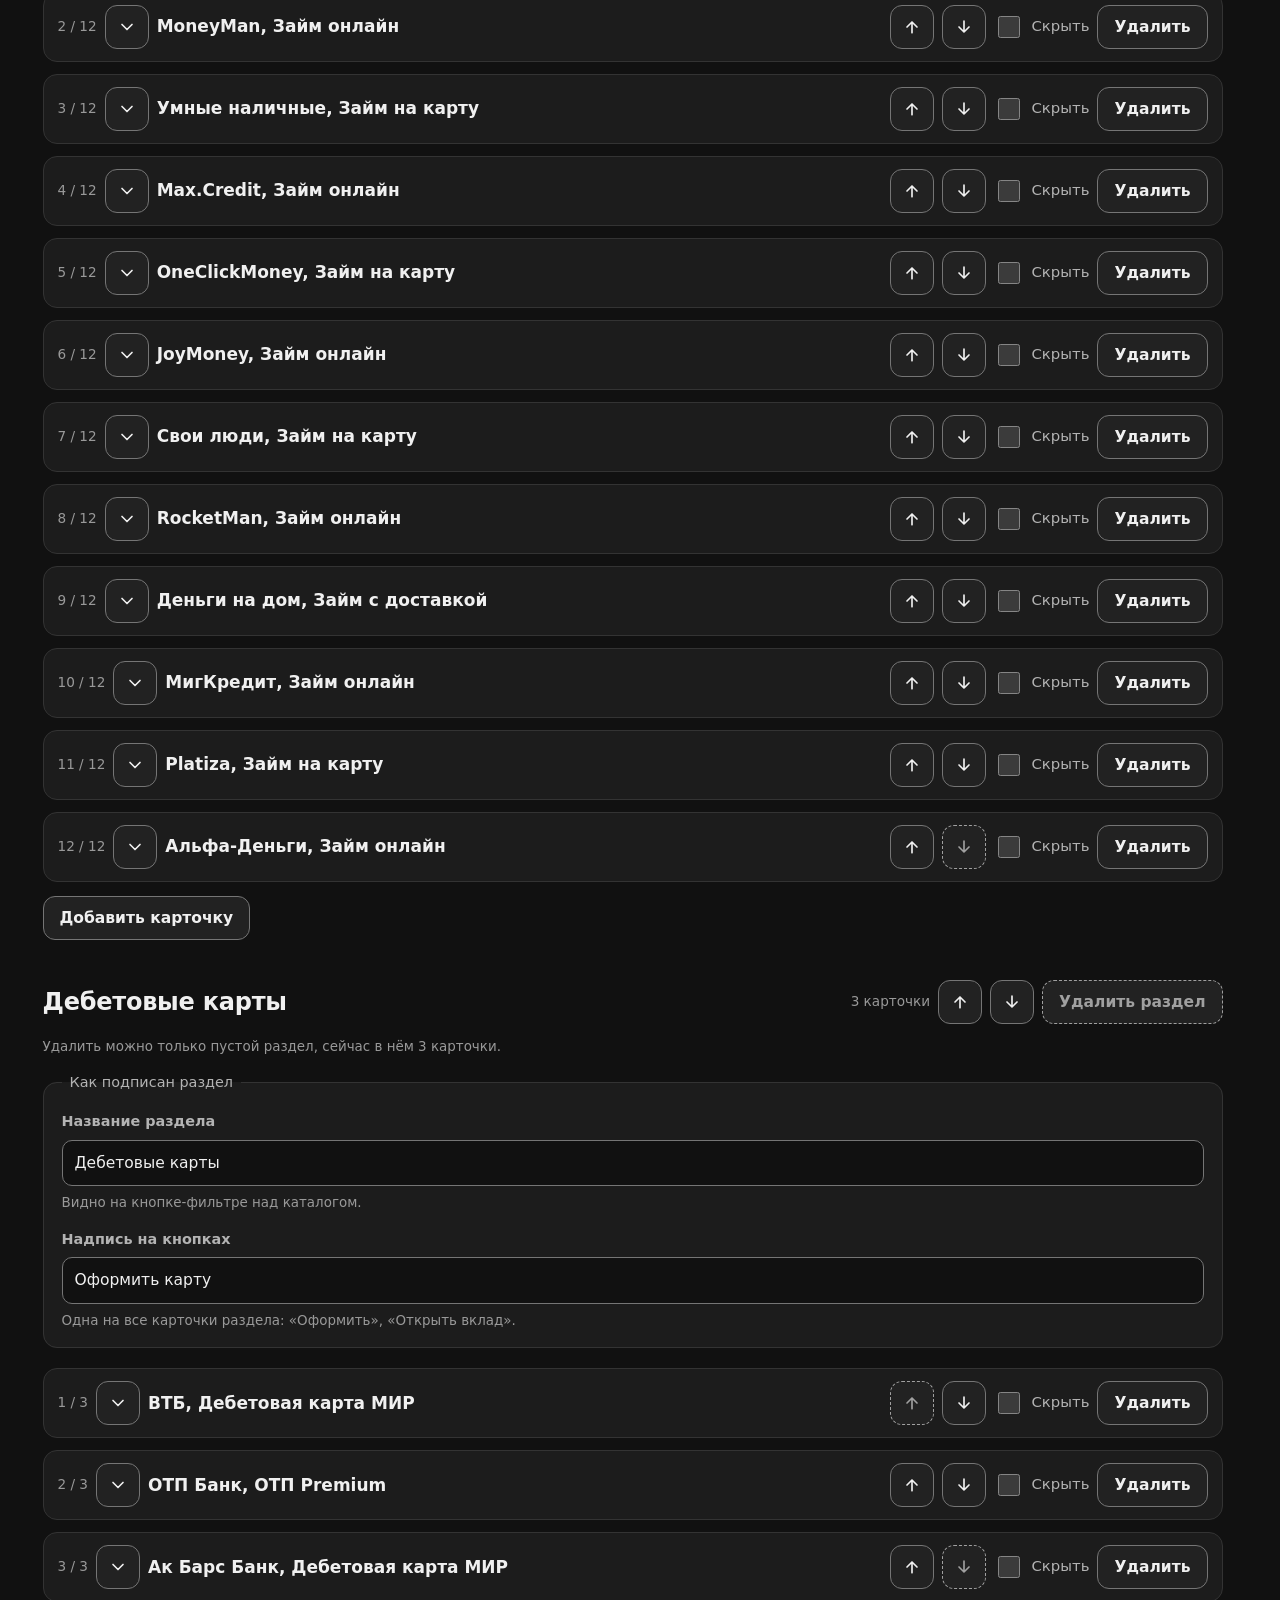
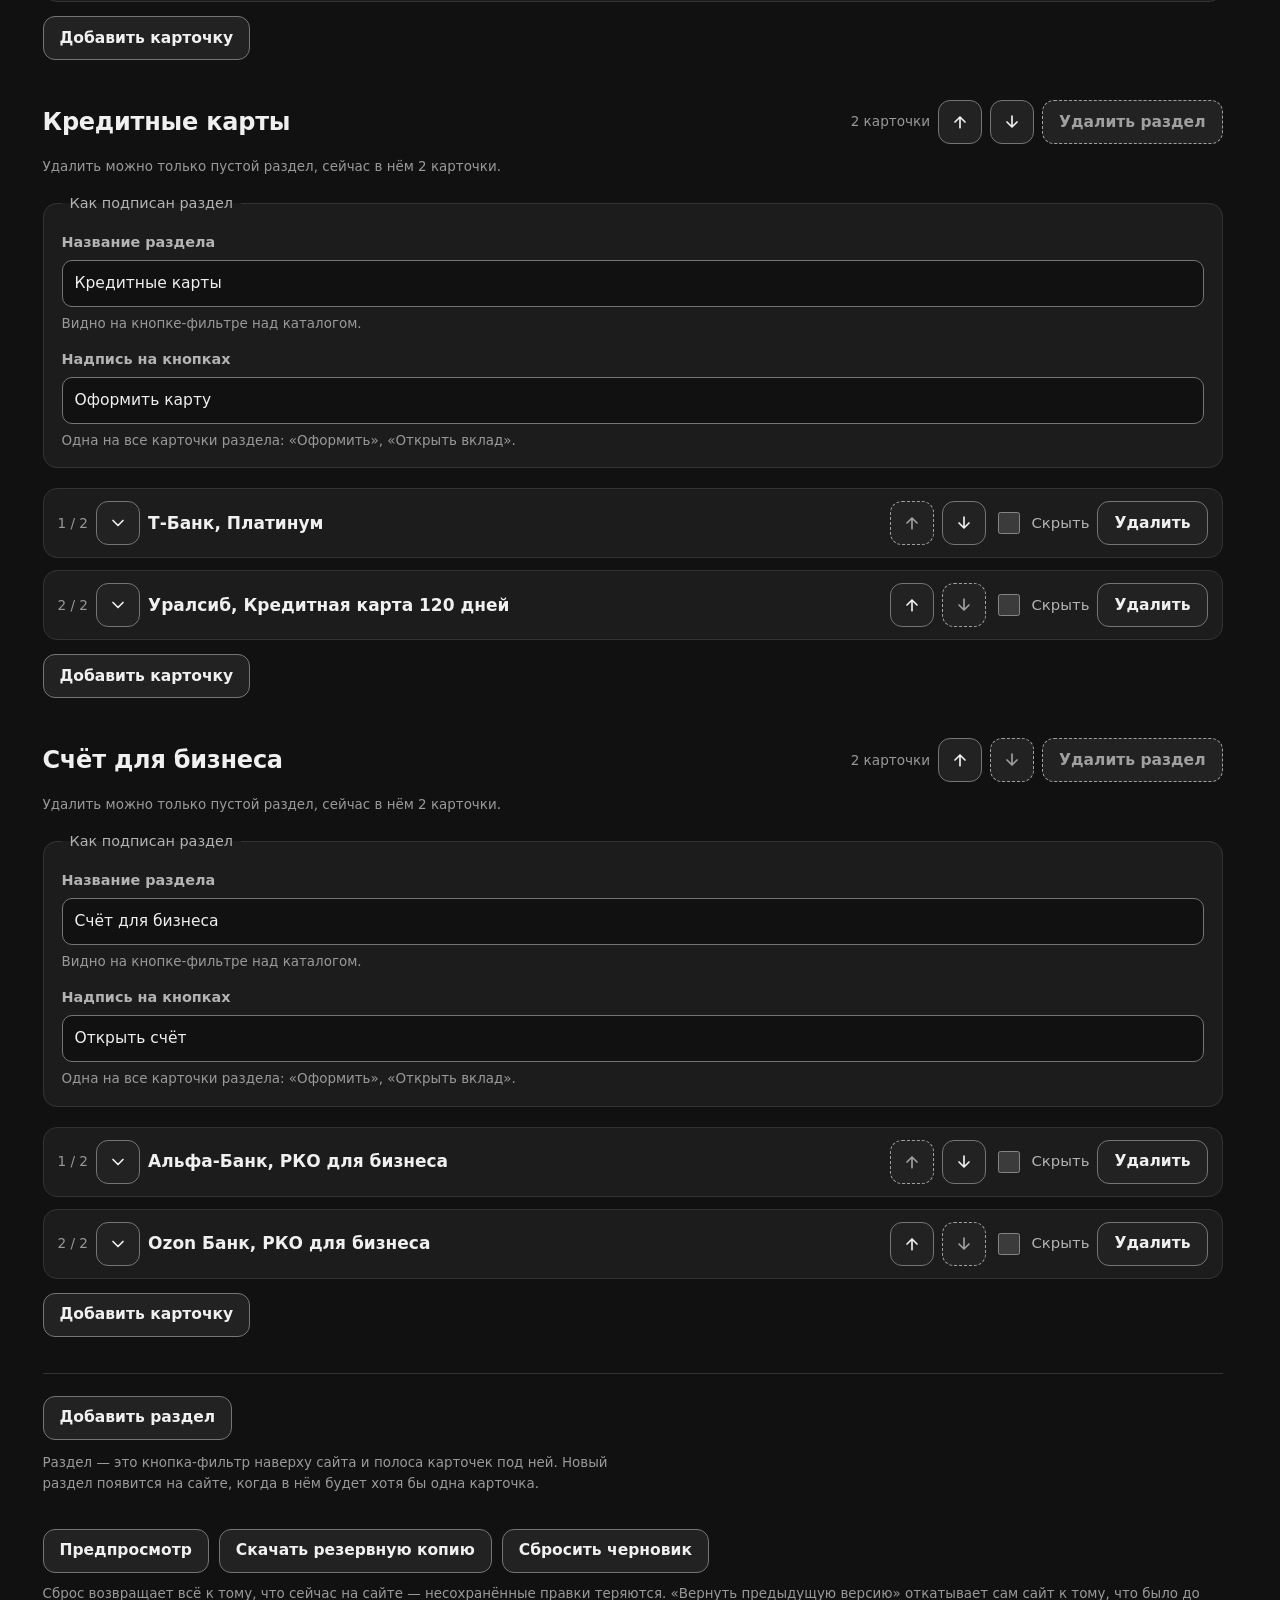
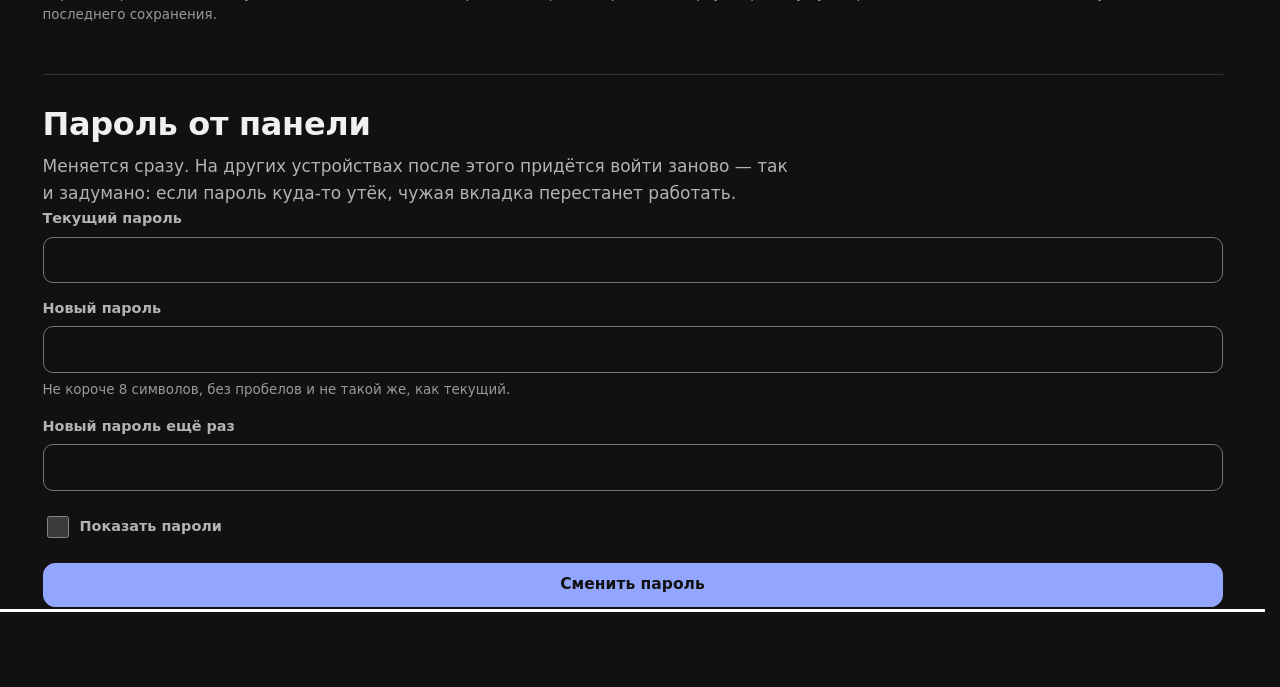
==== commit 101d4bd1: "Панель: обязательные поля видно сразу, подсказка к файлу логотипа, озвучка отказа входа Co-Authored-" ====
--- a/panel.html
+++ b/panel.html
@@ -7,7 +7,7 @@
 <meta name="robots" content="noindex, nofollow">
 <meta name="theme-color" content="#111112">
 <link rel="icon" href="favicon.svg" type="image/svg+xml">
-<link rel="stylesheet" href="panel.css?v=20260916040516">
+<link rel="stylesheet" href="panel.css?v=20260916121430">
 </head>
 <body>
 
@@ -76,6 +76,7 @@
           <li>«Сохранить на сайт» — правки видят посетители. Файлы скачивать не надо.</li>
         </ol>
         <p class="howto__note"><strong>Пока вы не нажали «Сохранить на сайт», на сайте старая версия.</strong></p>
+        <p class="howto__note">Поля со звёздочкой <span class="req" aria-hidden="true">*</span> обязательные: без них «Сохранить на сайт» не сработает.</p>
       </div>
 
       <div class="admin-top">
@@ -203,12 +204,12 @@
 
 <!-- Порядок важен: сначала вход, потом данные сайта, схема проекта, ядро,
      модуль публикации (берёт из ядра готовый файл) и смена пароля. -->
-<script src="gate.js?v=20260916040516"></script>
+<script src="gate.js?v=20260916121430"></script>
 <script src="data.php"></script>
-<script>if(typeof OFFERS==="undefined"){document.write('<script src="data.js?v=20260916040516"><\/script>');}</script>
-<script src="panel-schema.js?v=20260916040516"></script>
-<script src="panel-core.js?v=20260916040516"></script>
-<script src="publish.js?v=20260916040516"></script>
-<script src="panel-pass.js?v=20260916040516"></script>
+<script>if(typeof OFFERS==="undefined"){document.write('<script src="data.js?v=20260916121430"><\/script>');}</script>
+<script src="panel-schema.js?v=20260916121430"></script>
+<script src="panel-core.js?v=20260916121430"></script>
+<script src="publish.js?v=20260916121430"></script>
+<script src="panel-pass.js?v=20260916121430"></script>
 </body>
 </html>
--- a/panel.css
+++ b/panel.css
@@ -465,3 +465,7 @@
 .gate__box .hint { margin-top: 8px; }
 .gate__box .field__error { margin-top: 8px; }
 .gate__submit { width: 100%; margin-top: 18px; }
+
+/* Звёздочка обязательного поля. Цвет не единственный признак: рядом
+   в подписи для читалки стоит «обязательное поле». */
+.req { color: var(--accent); font-weight: 700; }
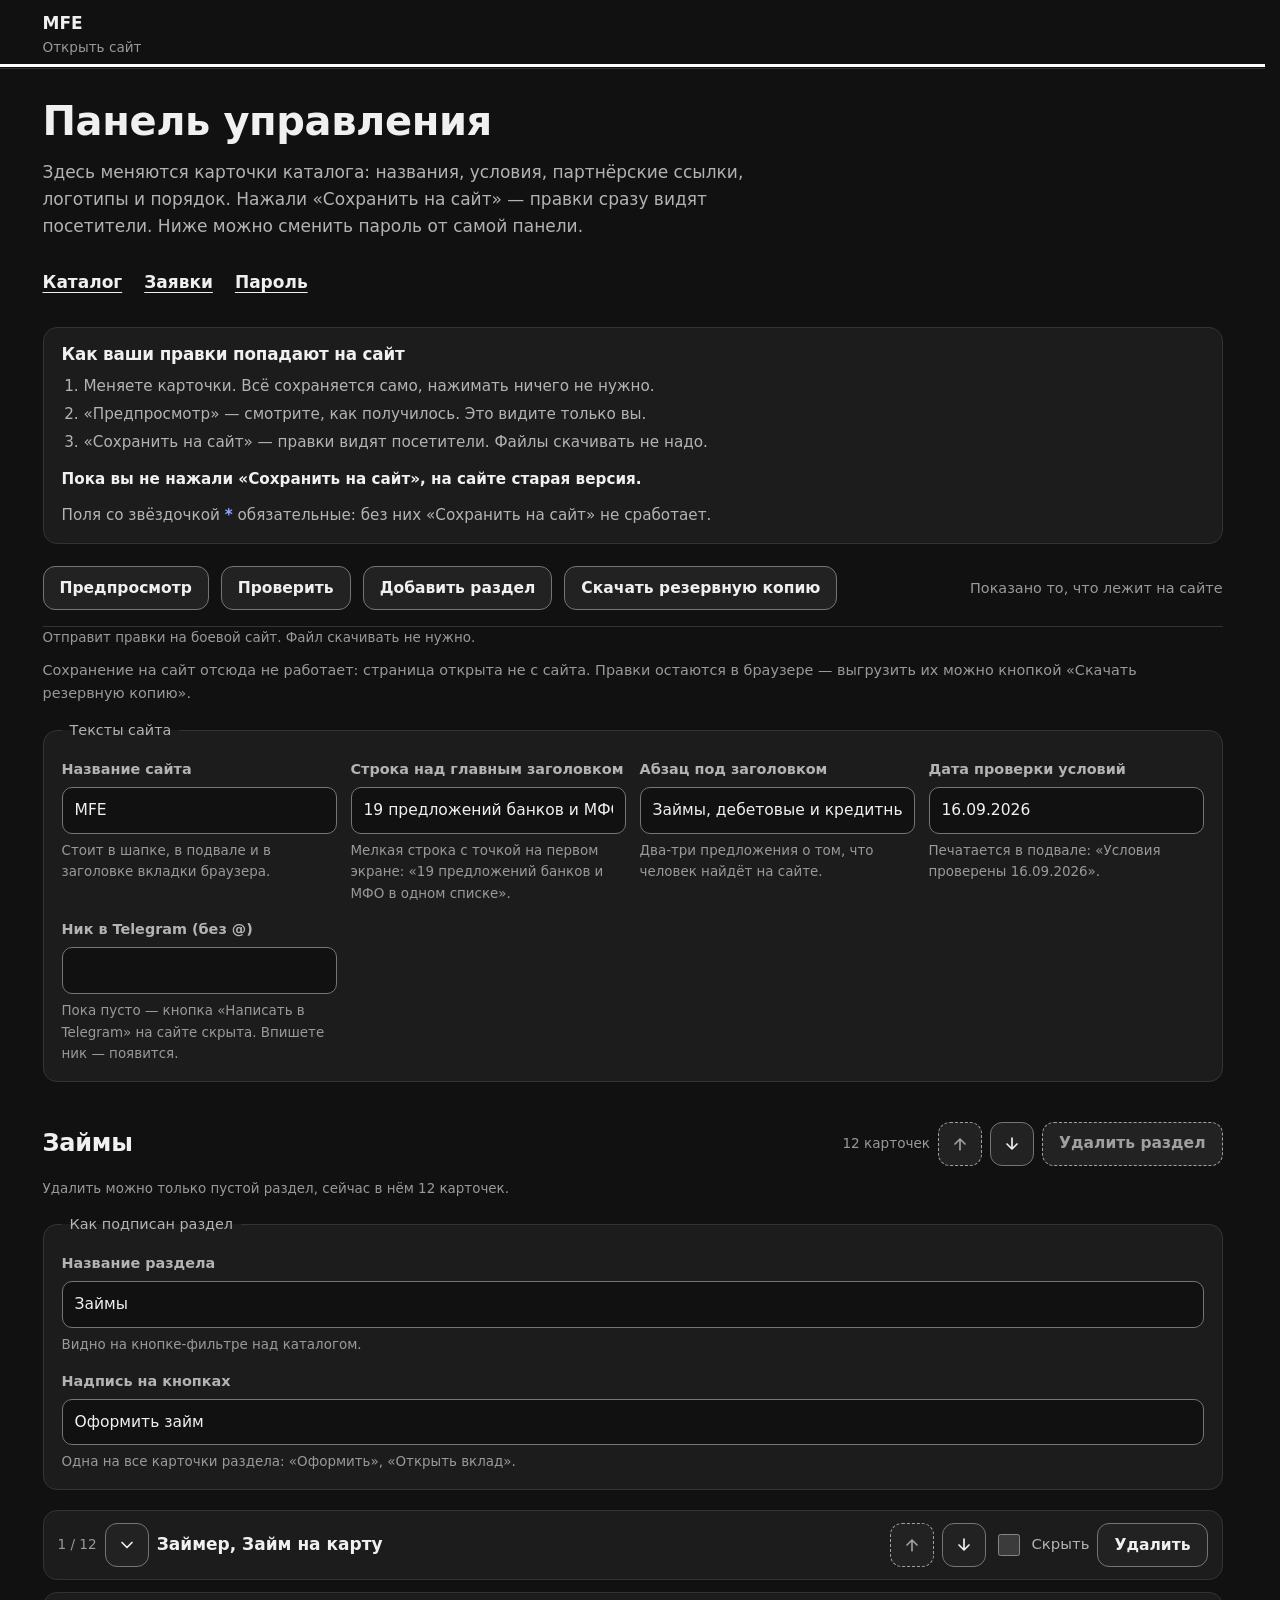
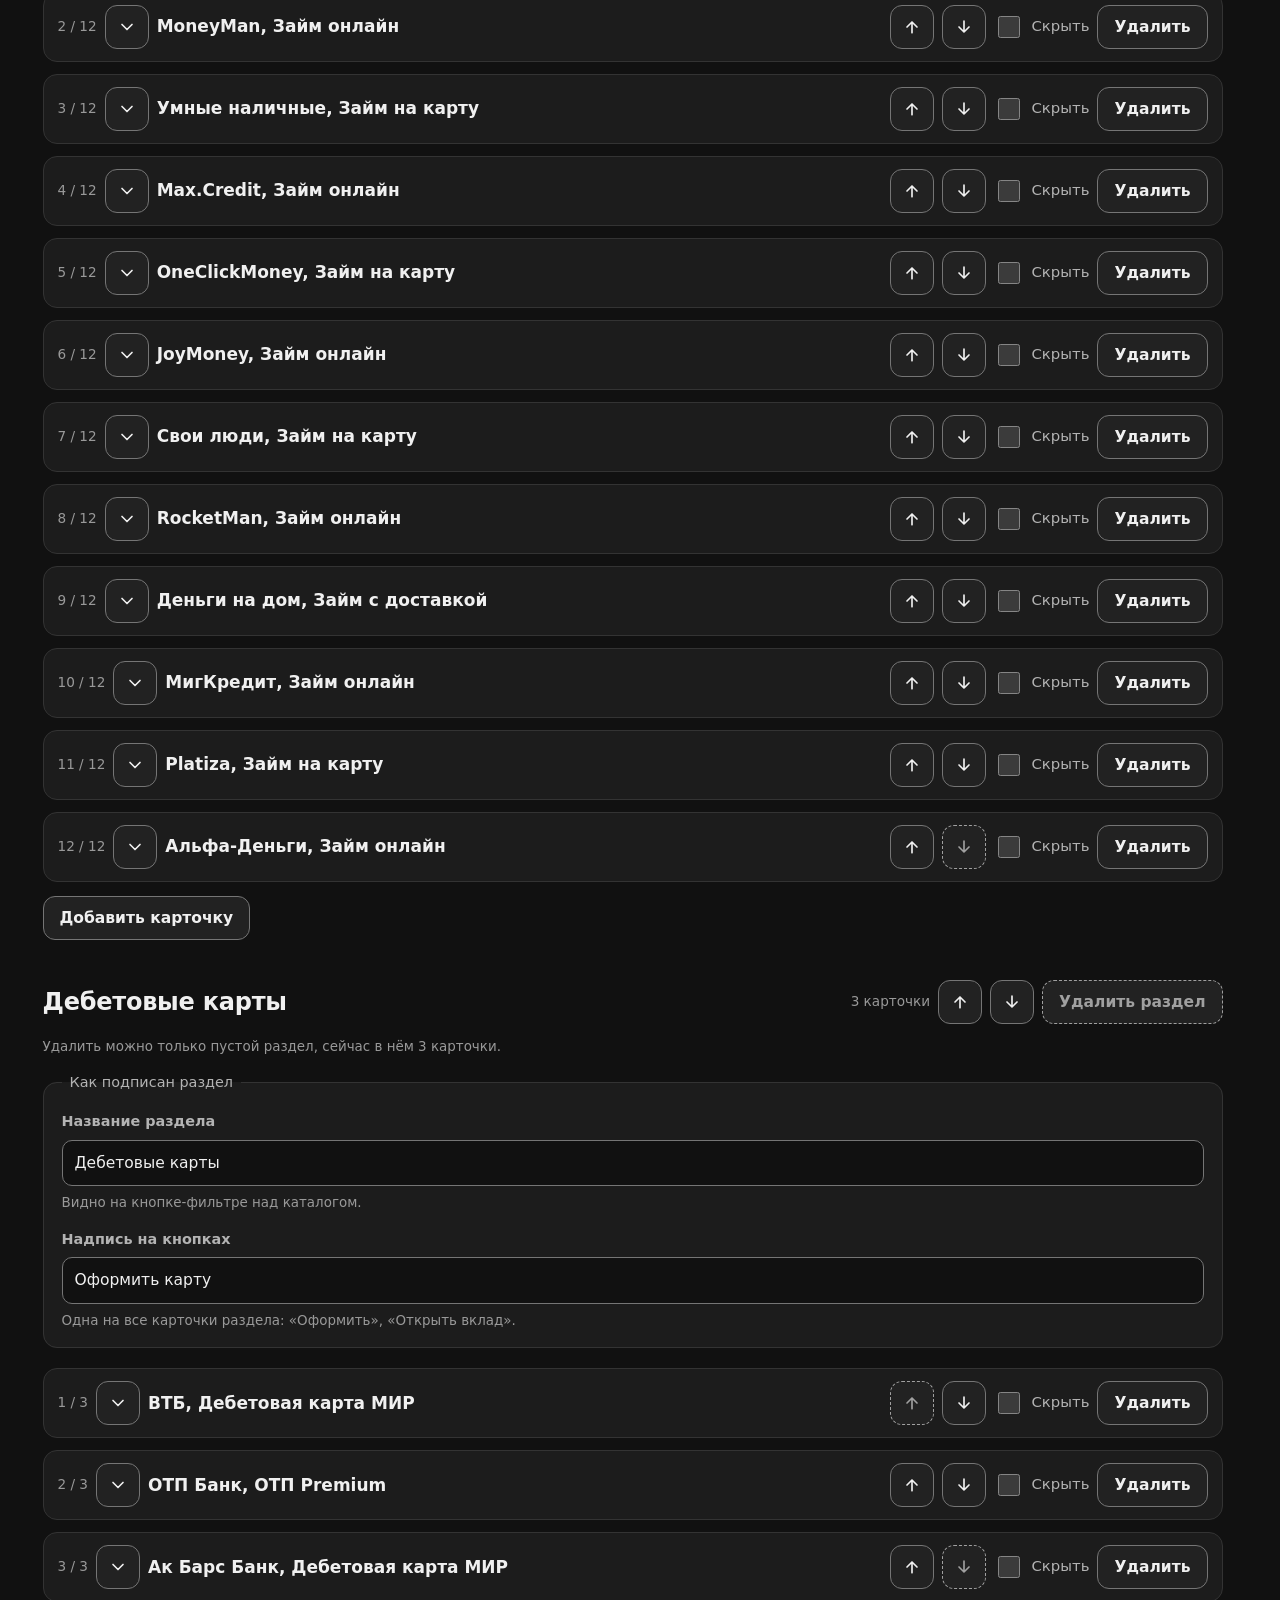
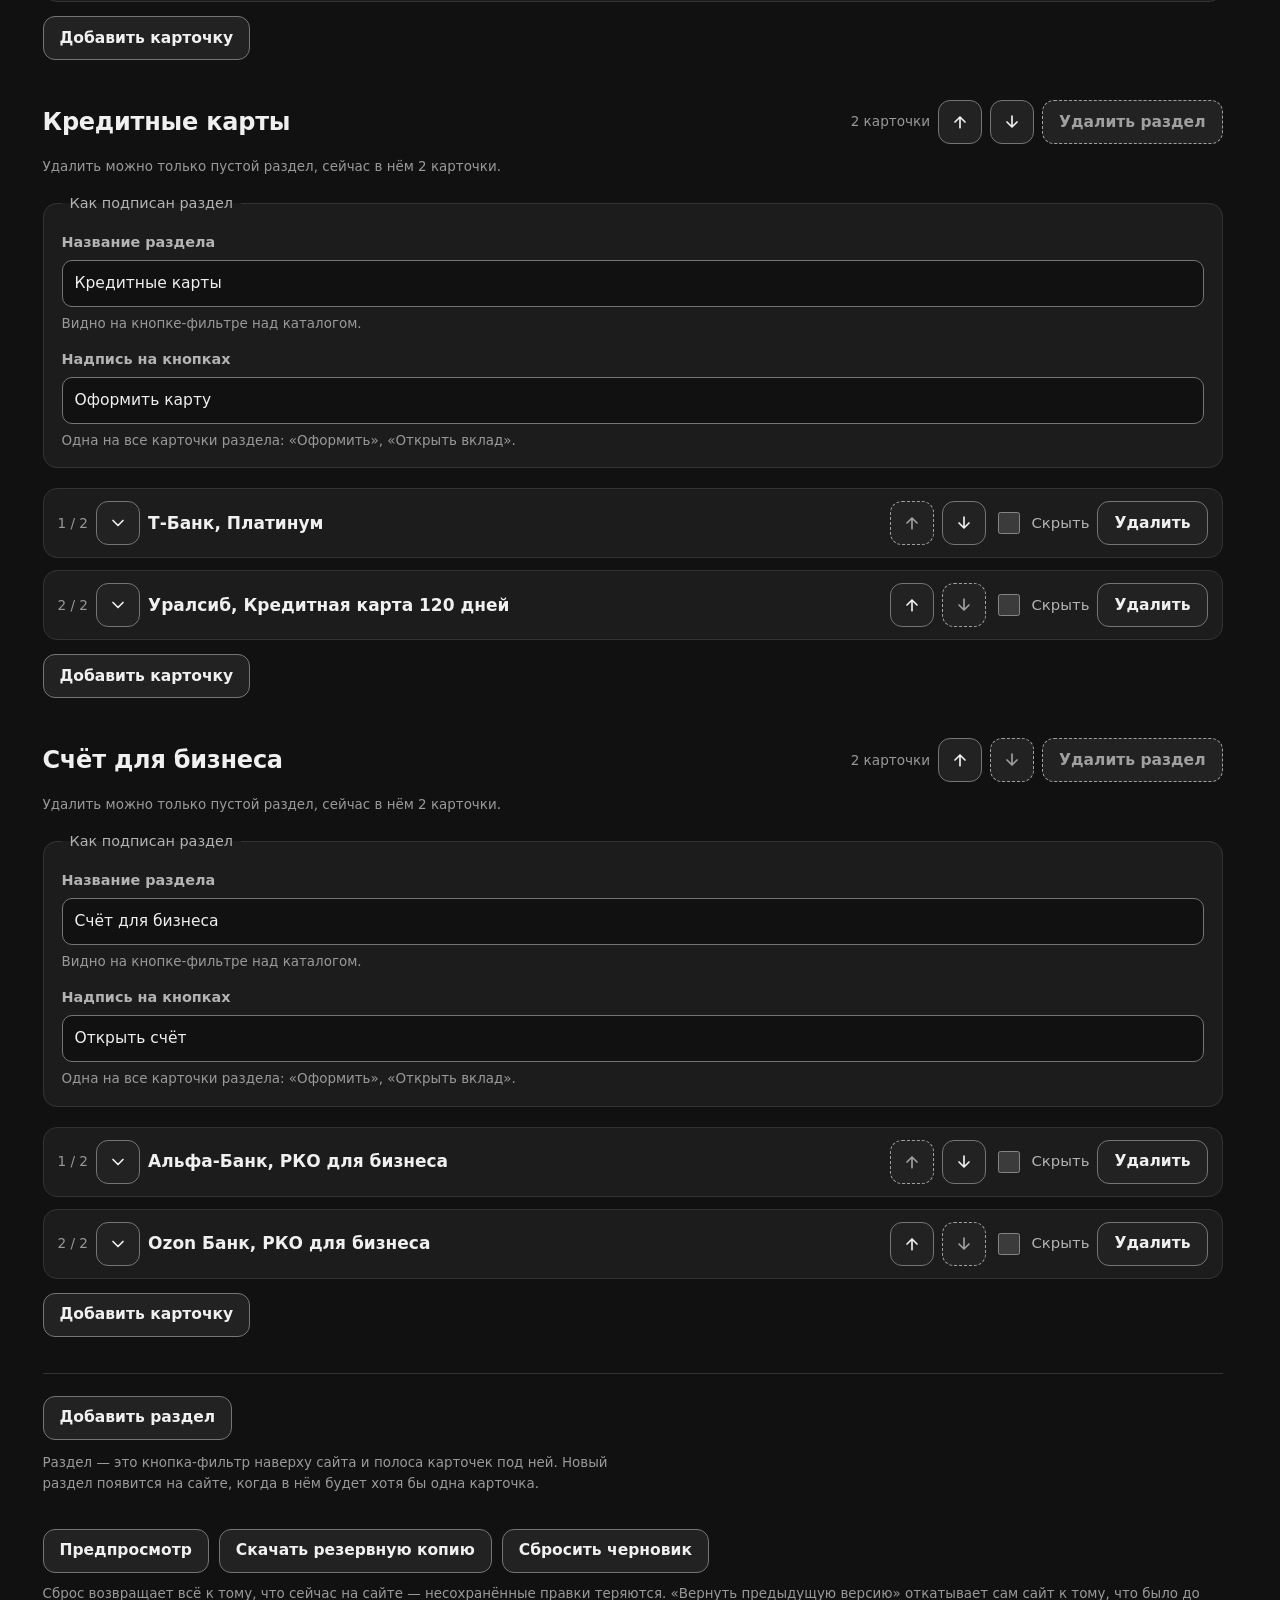
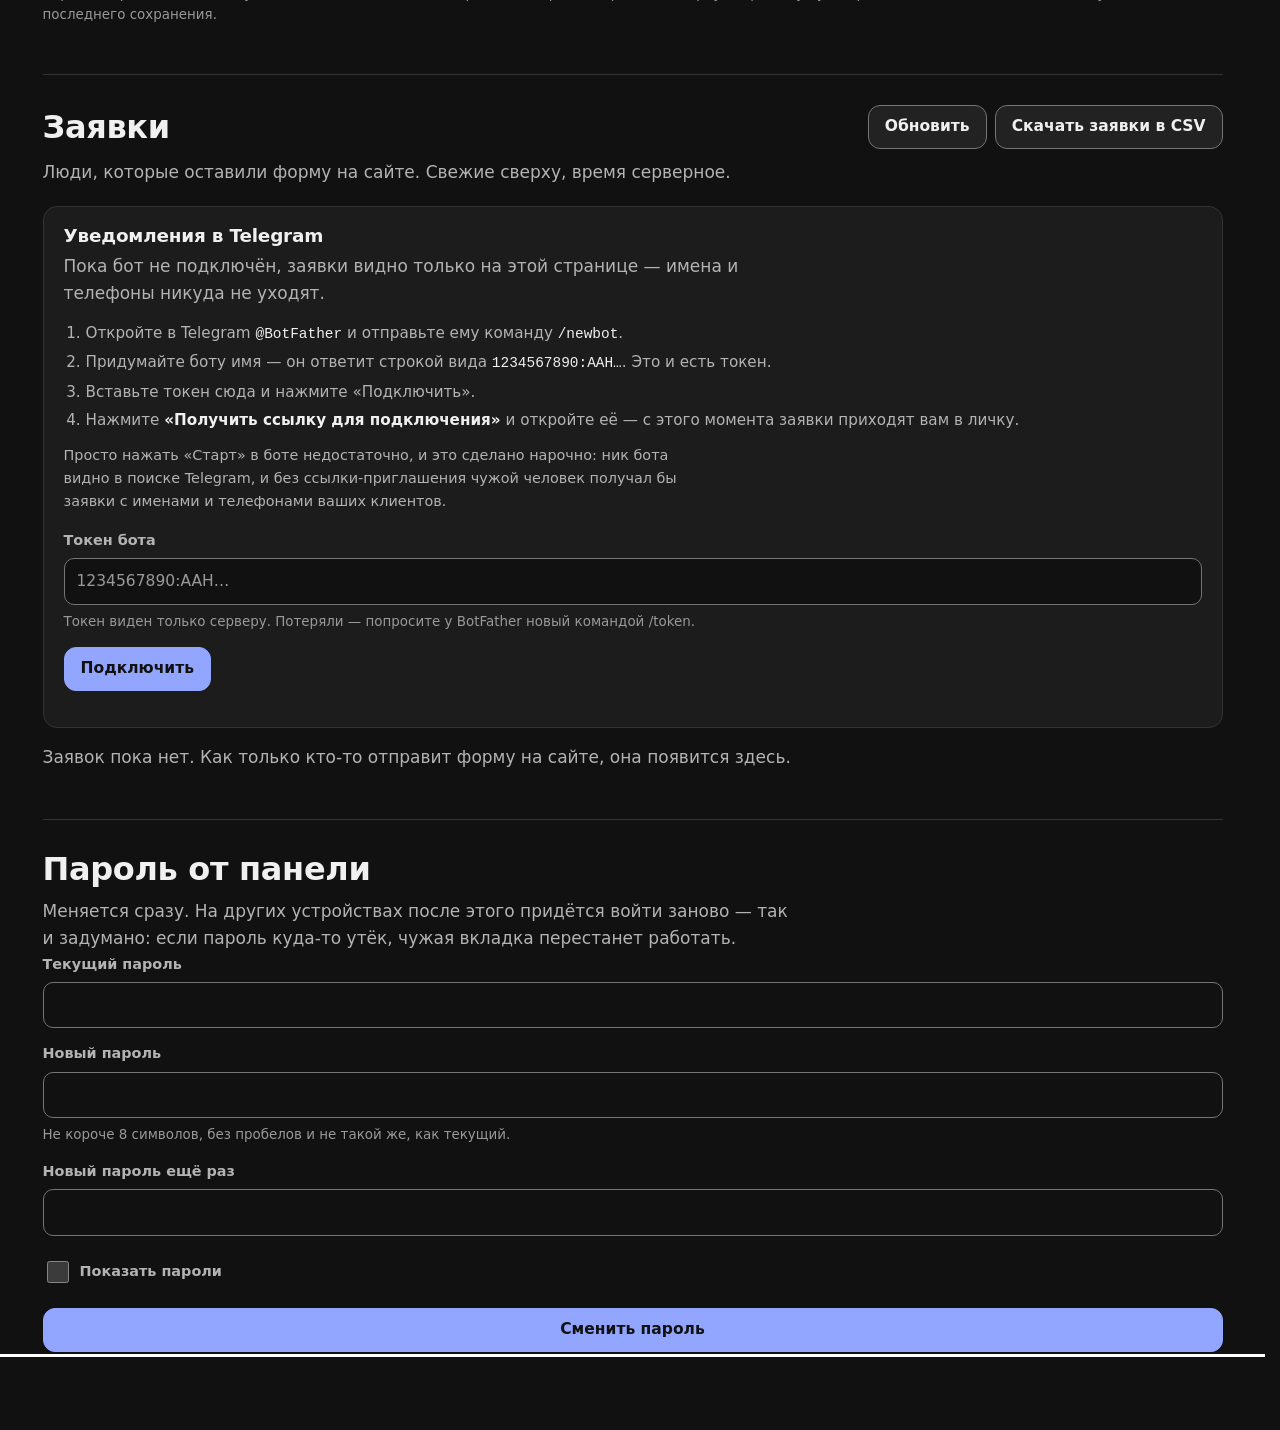
==== commit 9aa811da: "MFE: имя сайта, форма «Помощь с выбором», заявки и бот в панели - лендинг переименован в MFE (данные" ====
--- a/panel.html
+++ b/panel.html
@@ -3,11 +3,11 @@
 <head>
 <meta charset="utf-8">
 <meta name="viewport" content="width=device-width, initial-scale=1">
-<title>Вход — Панель управления — АВАНС</title>
+<title>Вход — Панель управления — MFE</title>
 <meta name="robots" content="noindex, nofollow">
 <meta name="theme-color" content="#111112">
 <link rel="icon" href="favicon.svg" type="image/svg+xml">
-<link rel="stylesheet" href="panel.css?v=20260916121430">
+<link rel="stylesheet" href="panel.css?v=20260916173258">
 </head>
 <body>
 
@@ -21,7 +21,7 @@
      Гейт и редактор — два main: наружу всегда выставлен ровно один. -->
 <main class="gate" id="gate" aria-labelledby="gate-title">
   <form class="gate__box" id="gate-form" novalidate>
-    <h1 id="gate-title">Вход в панель АВАНС</h1>
+    <h1 id="gate-title">Вход в панель MFE</h1>
     <p class="gate__intro" id="gate-intro">Здесь правится каталог: названия, условия, ссылки и порядок
        карточек. Пароль спрашивается при каждом входе.</p>
     <!-- Менеджеру паролей нужно поле логина рядом с паролем, иначе он не
@@ -46,7 +46,7 @@
 
 <header class="admin-header" hidden>
   <div class="wrap admin-header__inner">
-    <a href="index.html">АВАНС<span>Открыть сайт</span></a>
+    <a href="index.html">MFE<span>Открыть сайт</span></a>
   </div>
 </header>
 
@@ -62,6 +62,7 @@
 
     <nav class="panel-nav" aria-label="Разделы панели">
       <a href="#catalog">Каталог</a>
+      <a href="#leads">Заявки</a>
       <a href="#pass">Пароль</a>
     </nav>
 
@@ -127,6 +128,125 @@
     </section>
 
     <!-- ═══════════════ ПАРОЛЬ ═══════════════ -->
+    <!-- ═══════════════ ЗАЯВКИ ═══════════════ -->
+    <section class="panel-sec" id="leads" aria-labelledby="leads-h" tabindex="-1">
+      <div class="sec-bar">
+        <h2 id="leads-h">Заявки</h2>
+        <div class="sec-bar__acts" id="leads-acts">
+          <button class="abtn" type="button" id="leads-refresh">Обновить<span class="vh"> список заявок</span></button>
+          <button class="abtn" type="button" id="leads-csv">Скачать заявки в CSV</button>
+        </div>
+      </div>
+      <p class="sec-sub">Люди, которые оставили форму на сайте. Свежие сверху, время серверное.</p>
+      <p class="hint note" id="leads-note" hidden></p>
+
+      <div id="leads-body">
+
+        <!-- Телеграм -->
+        <div class="tg-box">
+          <h3 id="tg-h" tabindex="-1">Уведомления в Telegram</h3>
+          <p class="sec-sub">Пока бот не подключён, заявки видно только на этой странице — имена и телефоны никуда не уходят.</p>
+
+          <!-- Чужие попытки войти в бота. Не role="alert": блок появляется сам,
+               без действия человека, и перебивал бы его посреди вставки токена.
+               Заметность даёт вид и место наверху, а не перехват. -->
+          <div class="tg-warn" id="tg-warn" role="group" aria-labelledby="tg-warn-h" hidden>
+            <h4 id="tg-warn-h">Кто-то пытался подключиться к боту</h4>
+            <p>Этим людям бот отказал — заявки им не приходят. Если это не вы и не ваш человек, делать ничего не нужно.</p>
+            <ul id="tg-warn-list" role="list"></ul>
+            <button type="button" class="abtn" id="tg-warn-hide">Скрыть предупреждение</button>
+          </div>
+
+          <ol class="tg-steps">
+            <li>Откройте в Telegram <code>@BotFather</code> и отправьте ему команду <code>/newbot</code>.</li>
+            <li>Придумайте боту имя — он ответит строкой вида <code>1234567890:AAH…</code>. Это и есть токен.</li>
+            <li>Вставьте токен сюда и нажмите «Подключить».</li>
+            <li>Нажмите <b>«Получить ссылку для подключения»</b> и откройте её — с этого момента заявки приходят вам в личку.</li>
+          </ol>
+
+          <p class="tg-note">Просто нажать «Старт» в боте недостаточно, и это сделано нарочно: ник бота видно в поиске Telegram, и без ссылки-приглашения чужой человек получал бы заявки с именами и телефонами ваших клиентов.</p>
+
+          <form id="tg-form" class="fields" novalidate>
+            <div class="field wide">
+              <label for="tg-token">Токен бота</label>
+              <!-- Именно type="text": токен вставляют из буфера, и главная беда —
+                   кривая вставка, которую надо увидеть глазами. -->
+              <input id="tg-token" type="text" name="bot-token" required
+                     autocomplete="off" autocapitalize="none" autocorrect="off" spellcheck="false"
+                     data-lpignore="true" data-1p-ignore data-form-type="other"
+                     placeholder="1234567890:AAH…" aria-describedby="tg-token-err tg-token-hint">
+              <p class="field__error" id="tg-token-err"></p>
+              <p class="hint" id="tg-token-hint">Токен виден только серверу. Потеряли — попросите у BotFather новый командой /token.</p>
+            </div>
+            <div class="field wide row-inline">
+              <button type="submit" class="abtn abtn--main" id="tg-connect">Подключить</button>
+              <button type="button" class="abtn abtn--danger" id="tg-off" hidden>Отключить бота</button>
+            </div>
+          </form>
+
+          <!-- Приглашение получателя. Появляется, только когда бот подключён. -->
+          <div id="tg-pair-wrap" hidden>
+            <p class="row-inline">
+              <button type="button" class="abtn" id="tg-pair-get">Получить ссылку для подключения</button>
+            </p>
+
+            <!-- Блок стоит сразу за кнопкой, поэтому фокус после показа не
+                 двигаем: человек дойдёт до него следующим же Tab'ом. -->
+            <div class="pair" id="tg-pair" role="group" aria-labelledby="tg-pair-h" hidden>
+              <h4 id="tg-pair-h">Ссылка для подключения</h4>
+              <p id="tg-pair-warn">Код одноразовый и живёт 30 минут. Кто по нему пройдёт — будет получать заявки с именами и телефонами. Не пересылайте его и не вставляйте в чаты.</p>
+
+              <p class="pair-go">
+                <a class="abtn abtn--main" id="tg-pair-link" href="#" target="_blank" rel="noopener noreferrer" referrerpolicy="no-referrer" aria-describedby="tg-pair-warn">Открыть Telegram и подключиться<span class="vh" id="tg-pair-link-vh"> — откроется в новой вкладке</span></a>
+              </p>
+
+              <div class="field wide">
+                <label for="tg-pair-code">Код подключения</label>
+                <!-- lang="en": в русском документе синтезатор читает латиницу
+                     русскими приближениями, а набирать надо латиницу. -->
+                <input id="tg-pair-code" class="pair-code" type="text" readonly lang="en"
+                       spellcheck="false" autocomplete="off" aria-describedby="tg-pair-code-hint">
+                <p class="hint" id="tg-pair-code-hint">Пригодится, если Telegram открыт на другом устройстве. Чтобы прочитать по одному знаку, встаньте в поле и нажимайте стрелки.</p>
+              </div>
+
+              <div class="row-inline">
+                <button type="button" class="abtn" id="tg-pair-copy">Скопировать код подключения</button>
+                <button type="button" class="abtn" id="tg-pair-check">Проверить<span class="vh"> подключение</span></button>
+              </div>
+            </div>
+          </div>
+
+          <div id="tg-state" class="tg-state"></div>
+          <!-- Строки состояния разделов не живые: озвучивает их общий диктор
+               панели, по одному сообщению на действие. -->
+          <p class="status" id="tg-status"></p>
+        </div>
+
+        <a class="skip-inline" href="#pass">Пропустить таблицу заявок</a>
+
+        <!-- Таблица заявок. Обёртка становится таб-стопом, только когда её
+             и правда надо прокручивать — это решает panel-leads.js. -->
+        <div class="table-wrap" id="leads-wrap" role="region"
+             aria-label="Таблица заявок" aria-busy="false" hidden>
+          <table class="tbl">
+            <caption id="leads-cap">Заявок пока нет</caption>
+            <thead>
+              <tr>
+                <th scope="col">Имя</th>
+                <th scope="col">Дата</th>
+                <th scope="col">Телефон</th>
+                <th scope="col">Продукт</th>
+              </tr>
+            </thead>
+            <tbody id="leads-rows"></tbody>
+          </table>
+        </div>
+
+        <p class="empty" id="leads-empty" tabindex="-1">Заявок пока нет. Как только кто-то отправит форму на сайте, она появится здесь.</p>
+        <p class="status" id="leads-status"></p>
+      </div>
+    </section>
+
     <section class="panel-sec" id="pass" aria-labelledby="pass-h" tabindex="-1">
       <h2 id="pass-h">Пароль от панели</h2>
       <p class="sec-sub">Меняется сразу. На других устройствах после этого придётся войти заново — так и задумано:
@@ -204,12 +324,12 @@
 
 <!-- Порядок важен: сначала вход, потом данные сайта, схема проекта, ядро,
      модуль публикации (берёт из ядра готовый файл) и смена пароля. -->
-<script src="gate.js?v=20260916121430"></script>
+<script src="gate.js?v=20260916173258"></script>
 <script src="data.php"></script>
-<script>if(typeof OFFERS==="undefined"){document.write('<script src="data.js?v=20260916121430"><\/script>');}</script>
-<script src="panel-schema.js?v=20260916121430"></script>
-<script src="panel-core.js?v=20260916121430"></script>
-<script src="publish.js?v=20260916121430"></script>
-<script src="panel-pass.js?v=20260916121430"></script>
+<script>if(typeof OFFERS==="undefined"){document.write('<script src="data.js?v=20260916173258"><\/script>');}</script>
+<script src="panel-schema.js?v=20260916173258"></script>
+<script src="panel-core.js?v=20260916173258"></script>
+<script src="publish.js?v=20260916173258"></script>
+<script src="panel-leads.js?v=20260916173258"></script>
 </body>
 </html>
